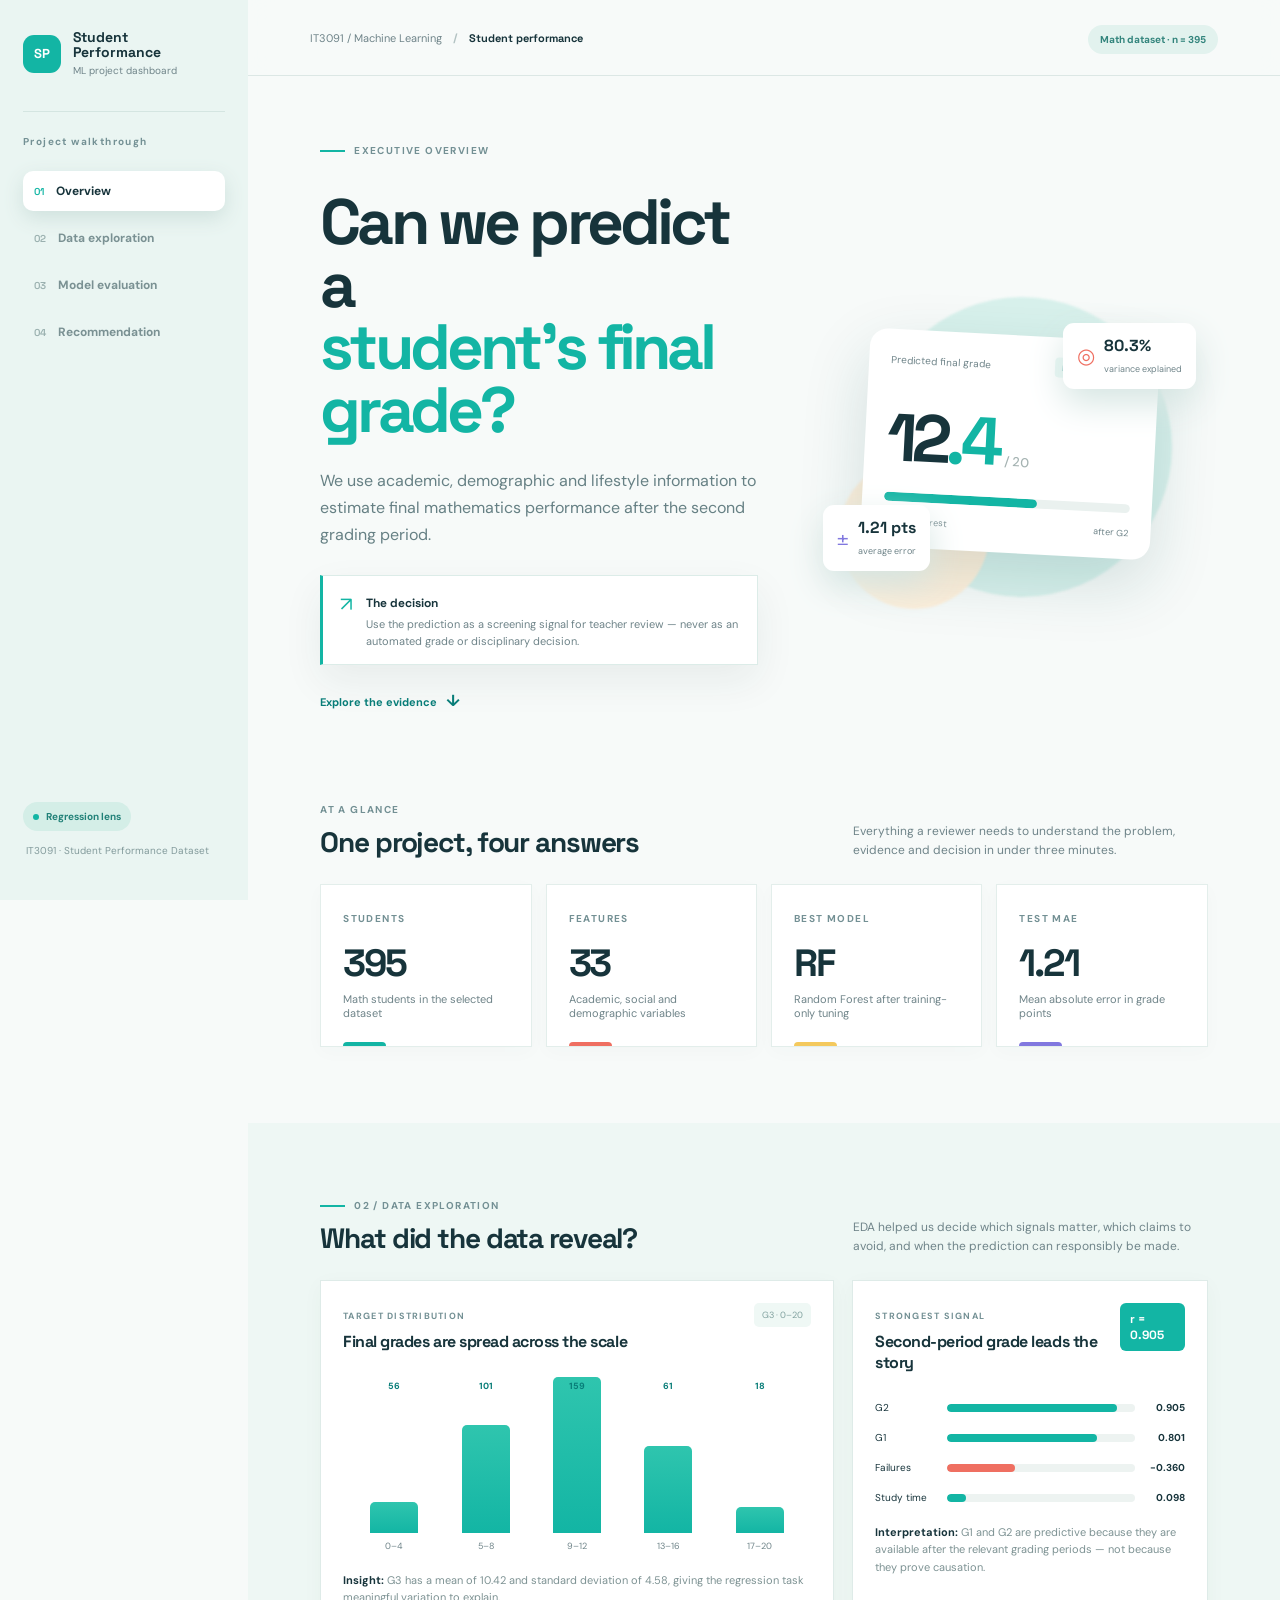
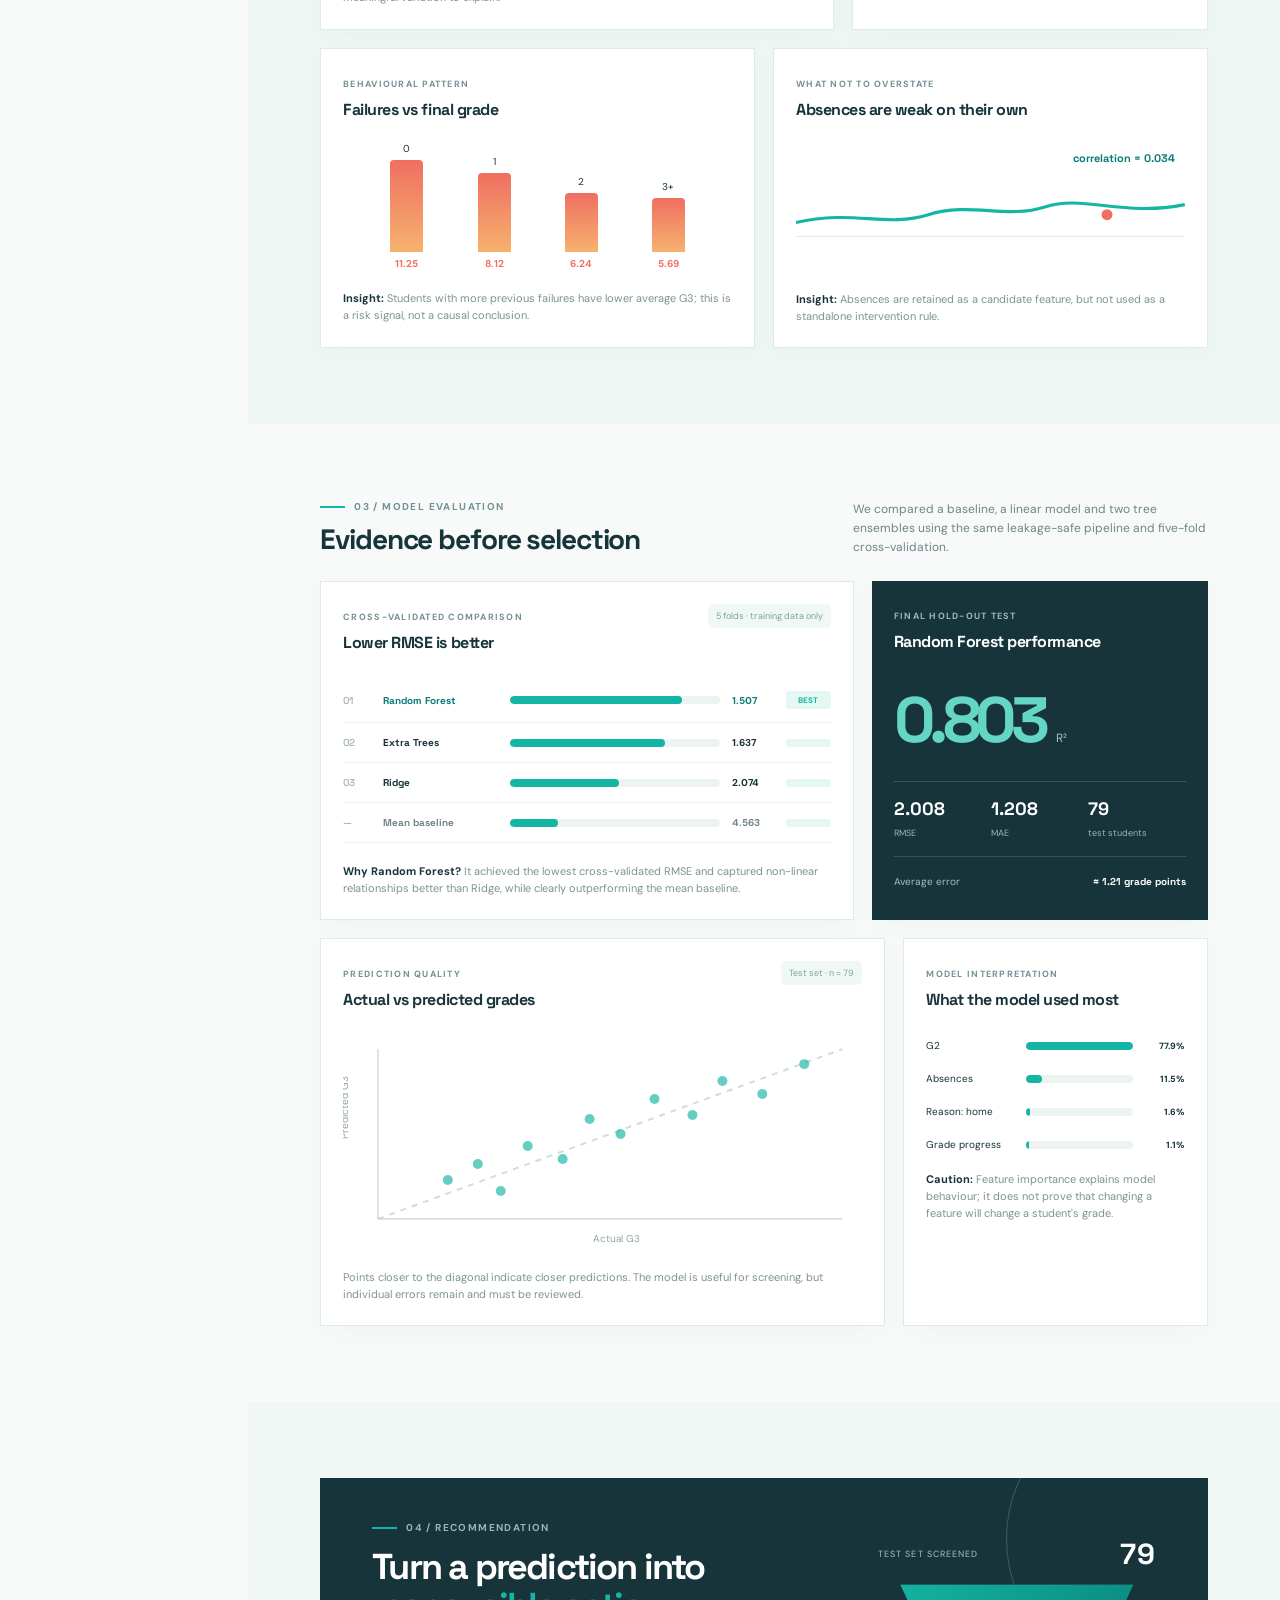
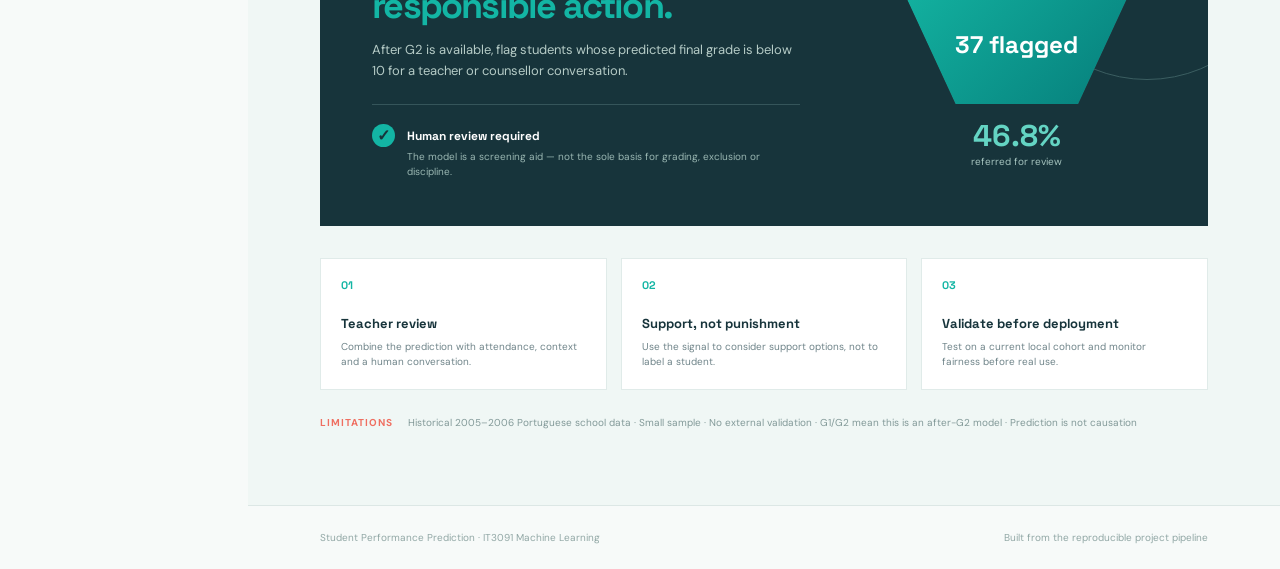
==== website/index.html @ c6c10f44 "build website for get overrall an idea" ====
<!doctype html>
<html lang="en">
<head>
  <meta charset="utf-8">
  <meta name="viewport" content="width=device-width, initial-scale=1">
  <meta name="description" content="Student Performance Prediction - IT3091 machine learning project">
  <title>Student Performance | ML Project Dashboard</title>
  <link rel="preconnect" href="https://fonts.googleapis.com">
  <link rel="preconnect" href="https://fonts.gstatic.com" crossorigin>
  <link href="https://fonts.googleapis.com/css2?family=DM+Sans:wght@400;500;600;700&family=Space+Grotesk:wght@500;600;700&display=swap" rel="stylesheet">
  <link rel="stylesheet" href="styles.css">
</head>
<body>
  <div class="app-shell">
    <aside class="sidebar">
      <a class="brand" href="#overview" aria-label="Student Performance home">
        <span class="brand-mark">SP</span>
        <span><strong>Student<br>Performance</strong><small>ML project dashboard</small></span>
      </a>
      <div class="sidebar-rule"></div>
      <p class="nav-label">Project walkthrough</p>
      <nav class="main-nav" aria-label="Main navigation">
        <a class="nav-link active" href="#overview"><span>01</span><b>Overview</b></a>
        <a class="nav-link" href="#eda"><span>02</span><b>Data exploration</b></a>
        <a class="nav-link" href="#models"><span>03</span><b>Model evaluation</b></a>
        <a class="nav-link" href="#recommendation"><span>04</span><b>Recommendation</b></a>
      </nav>
      <div class="sidebar-bottom">
        <div class="status-pill"><i></i> Regression lens</div>
        <p>IT3091 · Student Performance Dataset</p>
      </div>
    </aside>

    <main class="content">
      <header class="topbar">
        <div class="breadcrumb"><span>IT3091 / Machine Learning</span><b>/</b><strong>Student performance</strong></div>
        <div class="topbar-actions"><span class="data-badge">Math dataset · n = 395</span><button class="menu-toggle" aria-label="Open menu">☰</button></div>
      </header>

      <section id="overview" class="page-section hero-section">
        <div class="eyebrow"><span class="eyebrow-line"></span> EXECUTIVE OVERVIEW</div>
        <div class="hero-grid">
          <div class="hero-copy">
            <h1>Can we predict a<br><em>student's final grade?</em></h1>
            <p class="hero-lead">We use academic, demographic and lifestyle information to estimate final mathematics performance after the second grading period.</p>
            <div class="decision-callout">
              <span class="callout-icon">↗</span>
              <div><strong>The decision</strong><p>Use the prediction as a screening signal for teacher review — never as an automated grade or disciplinary decision.</p></div>
            </div>
            <a class="scroll-link" href="#eda">Explore the evidence <span>↓</span></a>
          </div>
          <div class="hero-visual">
            <div class="orb orb-one"></div><div class="orb orb-two"></div>
            <div class="grade-card">
              <div class="card-top"><span>Predicted final grade</span><span class="mini-status">MODEL OUTPUT</span></div>
              <div class="grade-number">12<span>.4</span><small>/ 20</small></div>
              <div class="grade-meter"><i></i></div>
              <div class="grade-card-footer"><span>Random Forest</span><span>after G2</span></div>
            </div>
            <div class="floating-stat stat-one"><span class="stat-icon">◎</span><div><strong>80.3%</strong><small>variance explained</small></div></div>
            <div class="floating-stat stat-two"><span class="stat-icon">±</span><div><strong>1.21 pts</strong><small>average error</small></div></div>
          </div>
        </div>

        <div class="section-heading">
          <div><span class="eyebrow">AT A GLANCE</span><h2>One project, four answers</h2></div>
          <p>Everything a reviewer needs to understand the problem, evidence and decision in under three minutes.</p>
        </div>
        <div class="metric-grid">
          <article class="metric-card"><span class="metric-label">STUDENTS</span><strong>395</strong><p>Math students in the selected dataset</p><span class="metric-accent accent-teal"></span></article>
          <article class="metric-card"><span class="metric-label">FEATURES</span><strong>33</strong><p>Academic, social and demographic variables</p><span class="metric-accent accent-coral"></span></article>
          <article class="metric-card"><span class="metric-label">BEST MODEL</span><strong>RF</strong><p>Random Forest after training-only tuning</p><span class="metric-accent accent-yellow"></span></article>
          <article class="metric-card"><span class="metric-label">TEST MAE</span><strong>1.21</strong><p>Mean absolute error in grade points</p><span class="metric-accent accent-purple"></span></article>
        </div>
      </section>

      <section id="eda" class="page-section tinted-section">
        <div class="section-heading section-heading-wide">
          <div><div class="eyebrow"><span class="eyebrow-line"></span> 02 / DATA EXPLORATION</div><h2>What did the data reveal?</h2></div>
          <p>EDA helped us decide which signals matter, which claims to avoid, and when the prediction can responsibly be made.</p>
        </div>
        <div class="eda-layout">
          <article class="panel chart-panel grade-distribution">
            <div class="panel-header"><div><span class="panel-kicker">TARGET DISTRIBUTION</span><h3>Final grades are spread across the scale</h3></div><span class="chart-note">G3 · 0–20</span></div>
            <div class="bar-chart" aria-label="Final grade distribution">
              <div class="bar-wrap"><i style="height:18%"></i><small>0–4</small><b>56</b></div>
              <div class="bar-wrap"><i style="height:62%"></i><small>5–8</small><b>101</b></div>
              <div class="bar-wrap"><i style="height:100%"></i><small>9–12</small><b>159</b></div>
              <div class="bar-wrap"><i style="height:50%"></i><small>13–16</small><b>61</b></div>
              <div class="bar-wrap"><i style="height:15%"></i><small>17–20</small><b>18</b></div>
            </div>
            <p class="chart-caption"><strong>Insight:</strong> G3 has a mean of 10.42 and standard deviation of 4.58, giving the regression task meaningful variation to explain.</p>
          </article>
          <article class="panel insight-panel">
            <div class="panel-header"><div><span class="panel-kicker">STRONGEST SIGNAL</span><h3>Second-period grade leads the story</h3></div><span class="signal-badge">r = 0.905</span></div>
            <div class="signal-list">
              <div><span>G2</span><div class="signal-track"><i style="width:90.5%"></i></div><b>0.905</b></div>
              <div><span>G1</span><div class="signal-track"><i style="width:80.1%"></i></div><b>0.801</b></div>
              <div><span>Failures</span><div class="signal-track negative"><i style="width:36%"></i></div><b>−0.360</b></div>
              <div><span>Study time</span><div class="signal-track"><i style="width:10%"></i></div><b>0.098</b></div>
            </div>
            <p class="chart-caption"><strong>Interpretation:</strong> G1 and G2 are predictive because they are available after the relevant grading periods — not because they prove causation.</p>
          </article>
        </div>
        <div class="eda-grid-two">
          <article class="panel compact-chart"><div class="panel-header"><div><span class="panel-kicker">BEHAVIOURAL PATTERN</span><h3>Failures vs final grade</h3></div></div><div class="dot-bars"><div><span>0</span><i style="height:84%"></i><b>11.25</b></div><div><span>1</span><i style="height:61%"></i><b>8.12</b></div><div><span>2</span><i style="height:46%"></i><b>6.24</b></div><div><span>3+</span><i style="height:42%"></i><b>5.69</b></div></div><p class="chart-caption"><strong>Insight:</strong> Students with more previous failures have lower average G3; this is a risk signal, not a causal conclusion.</p></article>
          <article class="panel compact-chart"><div class="panel-header"><div><span class="panel-kicker">WHAT NOT TO OVERSTATE</span><h3>Absences are weak on their own</h3></div></div><div class="mini-line-chart"><svg viewBox="0 0 500 125" role="img" aria-label="Weak absence relationship"><path d="M0 85 C75 68 115 92 170 75 S270 81 320 65 S420 78 500 62" fill="none" stroke="#13b5a4" stroke-width="4"/><line x1="0" y1="103" x2="500" y2="103" stroke="#dce4e5"/><circle cx="400" cy="75" r="7" fill="#ef6f61"/></svg><span class="corr-label">correlation = 0.034</span></div><p class="chart-caption"><strong>Insight:</strong> Absences are retained as a candidate feature, but not used as a standalone intervention rule.</p></article>
        </div>
      </section>

      <section id="models" class="page-section">
        <div class="section-heading section-heading-wide">
          <div><div class="eyebrow"><span class="eyebrow-line"></span> 03 / MODEL EVALUATION</div><h2>Evidence before selection</h2></div>
          <p>We compared a baseline, a linear model and two tree ensembles using the same leakage-safe pipeline and five-fold cross-validation.</p>
        </div>
        <div class="model-layout">
          <article class="panel model-table-panel"><div class="panel-header"><div><span class="panel-kicker">CROSS-VALIDATED COMPARISON</span><h3>Lower RMSE is better</h3></div><span class="cv-badge">5 folds · training data only</span></div><div class="model-rows">
            <div class="model-row best"><span class="rank">01</span><strong>Random Forest</strong><div class="model-bar"><i style="width:82%"></i></div><b>1.507</b><em>BEST</em></div>
            <div class="model-row"><span class="rank">02</span><strong>Extra Trees</strong><div class="model-bar"><i style="width:74%"></i></div><b>1.637</b><em></em></div>
            <div class="model-row"><span class="rank">03</span><strong>Ridge</strong><div class="model-bar"><i style="width:52%"></i></div><b>2.074</b><em></em></div>
            <div class="model-row baseline"><span class="rank">—</span><strong>Mean baseline</strong><div class="model-bar"><i style="width:23%"></i></div><b>4.563</b><em></em></div>
          </div><p class="chart-caption"><strong>Why Random Forest?</strong> It achieved the lowest cross-validated RMSE and captured non-linear relationships better than Ridge, while clearly outperforming the mean baseline.</p></article>
          <article class="panel score-panel"><span class="panel-kicker">FINAL HOLD-OUT TEST</span><h3>Random Forest performance</h3><div class="score-main">0.803 <small>R²</small></div><div class="score-items"><span><b>2.008</b><small>RMSE</small></span><span><b>1.208</b><small>MAE</small></span><span><b>79</b><small>test students</small></span></div><div class="confidence-line"><span>Average error</span><strong>≈ 1.21 grade points</strong></div></article>
        </div>
        <div class="evaluation-grid">
          <article class="panel predicted-panel"><div class="panel-header"><div><span class="panel-kicker">PREDICTION QUALITY</span><h3>Actual vs predicted grades</h3></div><span class="chart-note">Test set · n = 79</span></div><div class="scatter"><svg viewBox="0 0 520 220" role="img" aria-label="Actual versus predicted grades"><line x1="35" y1="190" x2="500" y2="20" stroke="#d0dcdf" stroke-width="2" stroke-dasharray="6 6"/><line x1="35" y1="190" x2="500" y2="190" stroke="#bbcacc"/><line x1="35" y1="190" x2="35" y2="20" stroke="#bbcacc"/><g fill="#13b5a4" opacity=".65"><circle cx="105" cy="151" r="5"/><circle cx="135" cy="135" r="5"/><circle cx="158" cy="162" r="5"/><circle cx="185" cy="117" r="5"/><circle cx="220" cy="130" r="5"/><circle cx="247" cy="90" r="5"/><circle cx="278" cy="105" r="5"/><circle cx="312" cy="70" r="5"/><circle cx="350" cy="86" r="5"/><circle cx="380" cy="52" r="5"/><circle cx="420" cy="65" r="5"/><circle cx="462" cy="35" r="5"/></g><text x="250" y="213">Actual G3</text><text x="5" y="110" transform="rotate(-90 5 110)">Predicted G3</text></svg></div><p class="chart-caption">Points closer to the diagonal indicate closer predictions. The model is useful for screening, but individual errors remain and must be reviewed.</p></article>
          <article class="panel feature-panel"><div class="panel-header"><div><span class="panel-kicker">MODEL INTERPRETATION</span><h3>What the model used most</h3></div></div><div class="feature-list"><div><span>G2</span><div><i style="width:100%"></i></div><b>77.9%</b></div><div><span>Absences</span><div><i style="width:15%"></i></div><b>11.5%</b></div><div><span>Reason: home</span><div><i style="width:3%"></i></div><b>1.6%</b></div><div><span>Grade progress</span><div><i style="width:2%"></i></div><b>1.1%</b></div></div><p class="chart-caption"><strong>Caution:</strong> Feature importance explains model behaviour; it does not prove that changing a feature will change a student's grade.</p></article>
        </div>
      </section>

      <section id="recommendation" class="page-section recommendation-section">
        <div class="recommendation-card">
          <div class="recommendation-copy"><div class="eyebrow"><span class="eyebrow-line"></span> 04 / RECOMMENDATION</div><h2>Turn a prediction into<br><em>responsible action.</em></h2><p>After G2 is available, flag students whose predicted final grade is below 10 for a teacher or counsellor conversation.</p><div class="recommendation-rule"><span class="rule-icon">✓</span><div><strong>Human review required</strong><p>The model is a screening aid — not the sole basis for grading, exclusion or discipline.</p></div></div></div>
          <div class="funnel"><div class="funnel-top"><span>TEST SET SCREENED</span><strong>79</strong></div><div class="funnel-shape"><div class="funnel-fill"></div><span>37 flagged</span></div><div class="funnel-bottom"><strong>46.8%</strong><span>referred for review</span></div></div>
        </div>
        <div class="next-steps"><div><span class="step-number">01</span><strong>Teacher review</strong><p>Combine the prediction with attendance, context and a human conversation.</p></div><div><span class="step-number">02</span><strong>Support, not punishment</strong><p>Use the signal to consider support options, not to label a student.</p></div><div><span class="step-number">03</span><strong>Validate before deployment</strong><p>Test on a current local cohort and monitor fairness before real use.</p></div></div>
        <div class="footnote"><span>LIMITATIONS</span> Historical 2005–2006 Portuguese school data · Small sample · No external validation · G1/G2 mean this is an after-G2 model · Prediction is not causation</div>
      </section>
      <footer><span>Student Performance Prediction · IT3091 Machine Learning</span><span>Built from the reproducible project pipeline</span></footer>
    </main>
  </div>
  <script src="app.js"></script>
</body>
</html>
---- website/styles.css ----
:root{--ink:#17343b;--muted:#6f8489;--paper:#f7faf9;--white:#fff;--teal:#13b5a4;--teal-dark:#087d78;--coral:#ef6f61;--yellow:#f4c95d;--purple:#8178df;--line:#dce7e5;--shadow:0 16px 40px rgba(23,52,59,.07)}
*{box-sizing:border-box}html{scroll-behavior:smooth}body{margin:0;background:var(--paper);color:var(--ink);font-family:"DM Sans",sans-serif}h1,h2,h3,strong{font-family:"Space Grotesk",sans-serif}h1,h2,h3,p{margin-top:0}.app-shell{display:flex;min-height:100vh}.sidebar{width:248px;position:fixed;inset:0 auto 0 0;background:#eaf5f2;padding:30px 23px;display:flex;flex-direction:column;z-index:5}.brand{display:flex;gap:12px;align-items:center;color:var(--ink);text-decoration:none}.brand-mark{width:38px;height:38px;border-radius:11px;background:var(--teal);color:white;display:grid;place-items:center;font-family:"Space Grotesk";font-weight:700;font-size:13px}.brand strong{display:block;font-size:14px;line-height:1.05}.brand small{display:block;color:var(--muted);font-size:10px;margin-top:5px}.sidebar-rule{height:1px;background:#d4e5e1;margin:34px 0 23px}.nav-label,.metric-label,.panel-kicker,.eyebrow{font-size:10px;letter-spacing:.14em;font-weight:700;color:#739094}.main-nav{display:grid;gap:7px;margin-top:13px}.nav-link{display:flex;align-items:center;gap:12px;text-decoration:none;color:#7a9193;padding:12px 11px;border-radius:10px;font-size:12px}.nav-link span{font:600 10px "Space Grotesk";color:#9ab0af}.nav-link.active,.nav-link:hover{background:var(--white);color:var(--ink);box-shadow:0 7px 20px #cfe1dd}.nav-link.active span{color:var(--teal)}.sidebar-bottom{margin-top:auto}.status-pill{display:inline-flex;gap:7px;align-items:center;background:#d4eee7;color:#218178;font-size:10px;font-weight:700;padding:8px 10px;border-radius:99px}.status-pill i{width:6px;height:6px;background:var(--teal);border-radius:50%}.sidebar-bottom p{font-size:10px;color:#829a9b;line-height:1.5;margin:12px 3px}.content{margin-left:248px;width:calc(100% - 248px)}.topbar{height:76px;padding:0 6%;display:flex;justify-content:space-between;align-items:center;border-bottom:1px solid var(--line);background:rgba(247,250,249,.9);position:sticky;top:0;z-index:4;backdrop-filter:blur(12px)}.breadcrumb{font-size:11px;color:var(--muted);display:flex;gap:11px}.breadcrumb b{color:#b2c2c2}.breadcrumb strong{color:var(--ink);font-size:11px}.data-badge{background:#e2f2ee;color:#32847c;padding:8px 12px;border-radius:99px;font-size:10px;font-weight:700}.menu-toggle{display:none;border:0;background:transparent;font-size:20px;color:var(--ink)}.page-section{padding:76px 7%;max-width:1440px;margin:auto}.hero-section{padding-top:68px}.eyebrow{display:flex;align-items:center;gap:9px}.eyebrow-line{display:inline-block;width:25px;height:2px;background:var(--teal)}.hero-grid{display:grid;grid-template-columns:1.05fr .95fr;gap:6%;align-items:center;padding:20px 0 92px}.hero-copy h1{font-size:clamp(40px,5vw,72px);line-height:.98;letter-spacing:-.06em;margin:14px 0 25px}.hero-copy h1 em,.recommendation-copy h2 em{color:var(--teal);font-style:normal}.hero-lead{max-width:510px;color:#668084;font-size:16px;line-height:1.7}.decision-callout{display:flex;gap:13px;max-width:480px;margin:27px 0 25px;padding:15px 17px;background:var(--white);border:1px solid #dcece8;border-left:3px solid var(--teal);box-shadow:var(--shadow)}.callout-icon{color:var(--teal);font-size:20px}.decision-callout strong{font-size:12px}.decision-callout p{color:var(--muted);font-size:11px;line-height:1.5;margin:4px 0 0}.scroll-link{color:var(--teal-dark);font-size:11px;font-weight:700;text-decoration:none}.scroll-link span{font-size:16px;margin-left:6px}.hero-visual{min-height:350px;position:relative;display:grid;place-items:center}.orb{position:absolute;border-radius:50%;filter:blur(1px)}.orb-one{width:300px;height:300px;background:#d8f1ec;right:9%;top:8%}.orb-two{width:150px;height:150px;background:#fff0dc;left:7%;bottom:3%}.grade-card{position:relative;width:290px;background:#fff;border-radius:18px;padding:20px 22px;box-shadow:0 24px 65px rgba(20,83,78,.16);transform:rotate(3deg);z-index:1}.card-top,.grade-card-footer{display:flex;justify-content:space-between;align-items:center;color:var(--muted);font-size:10px}.mini-status{font-size:8px;letter-spacing:.08em;color:var(--teal-dark);background:#e6f7f3;padding:5px 7px;border-radius:4px}.grade-number{font:700 67px "Space Grotesk";letter-spacing:-.08em;margin:25px 0 12px}.grade-number span{color:var(--teal)}.grade-number small{font:500 13px "DM Sans";color:#a5b3b2;letter-spacing:0;margin-left:7px}.grade-meter{height:9px;background:#eaf1ef;border-radius:10px;overflow:hidden}.grade-meter i{display:block;width:62%;height:100%;background:var(--teal);border-radius:10px}.grade-card-footer{margin-top:14px;font-size:9px}.floating-stat{position:absolute;background:white;border-radius:11px;box-shadow:0 14px 35px #d5e5e2;padding:12px 14px;display:flex;gap:9px;align-items:center;z-index:2}.floating-stat strong{display:block;font-size:16px}.floating-stat small{color:var(--muted);font-size:9px}.stat-icon{font-size:21px;color:var(--coral)}.stat-one{top:54px;right:3%}.stat-two{bottom:48px;left:3%}.stat-two .stat-icon{color:var(--purple)}.section-heading{display:flex;justify-content:space-between;align-items:end;gap:20px;margin-bottom:24px}.section-heading h2{font-size:28px;letter-spacing:-.04em;margin:8px 0 0}.section-heading>p{max-width:355px;color:var(--muted);font-size:12px;line-height:1.6;margin:0}.metric-grid{display:grid;grid-template-columns:repeat(4,1fr);gap:14px}.metric-card{position:relative;background:white;padding:21px 22px 26px;min-height:144px;border:1px solid #e3eeeb;box-shadow:0 5px 18px rgba(27,65,65,.025);overflow:hidden}.metric-card strong{display:block;font-size:38px;letter-spacing:-.06em;margin:12px 0 5px}.metric-card p{font-size:11px;color:var(--muted);margin:0}.metric-accent{position:absolute;width:43px;height:4px;bottom:0;left:22px;border-radius:4px 4px 0 0}.accent-teal{background:var(--teal)}.accent-coral{background:var(--coral)}.accent-yellow{background:var(--yellow)}.accent-purple{background:var(--purple)}.tinted-section{background:#eef7f4;max-width:none;padding-left:7%;padding-right:7%}.section-heading-wide{max-width:1180px;margin-left:auto;margin-right:auto}.eda-layout,.model-layout,.evaluation-grid,.eda-grid-two{max-width:1180px;margin:auto;display:grid;gap:18px}.eda-layout{grid-template-columns:1.3fr .9fr}.eda-grid-two{grid-template-columns:1fr 1fr;margin-top:18px}.panel{background:#fff;border:1px solid #deebe8;box-shadow:0 5px 20px rgba(28,72,70,.035);padding:22px}.panel-header{display:flex;justify-content:space-between;gap:15px;align-items:start}.panel-kicker{font-size:9px}.panel h3{font-size:16px;margin:7px 0 0;letter-spacing:-.03em}.chart-note,.cv-badge{font-size:9px;color:#80a19f;background:#eff8f5;border-radius:5px;padding:6px 8px;white-space:nowrap}.bar-chart{height:200px;display:flex;gap:17px;align-items:end;padding:25px 14px 0}.bar-wrap{height:100%;flex:1;display:flex;flex-direction:column;justify-content:end;align-items:center;position:relative}.bar-wrap i{display:block;width:100%;max-width:48px;background:linear-gradient(#2fc5ae,var(--teal));border-radius:5px 5px 0 0}.bar-wrap small{font-size:9px;color:var(--muted);margin-top:7px}.bar-wrap b{font-size:9px;position:absolute;top:3px;color:var(--teal-dark)}.chart-caption{color:#7d9293;font-size:11px;line-height:1.55;margin:20px 0 0}.chart-caption strong{color:var(--ink);font-family:"DM Sans"}.signal-badge{color:#fff;background:var(--teal);padding:8px 10px;border-radius:6px;font:700 12px "Space Grotesk"}.signal-list{margin-top:28px;display:grid;gap:17px}.signal-list>div{display:grid;grid-template-columns:62px 1fr 40px;gap:10px;align-items:center;font-size:10px}.signal-list b{font-size:10px;text-align:right}.signal-track,.model-bar,.feature-list div div{height:8px;background:#edf3f1;border-radius:10px;overflow:hidden}.signal-track i,.model-bar i,.feature-list i{display:block;height:100%;background:var(--teal);border-radius:10px}.signal-track.negative i{background:var(--coral)}.dot-bars{height:150px;display:flex;align-items:end;justify-content:space-around;padding:22px 20px 0}.dot-bars>div{height:100%;display:flex;flex-direction:column;align-items:center;justify-content:end;gap:5px}.dot-bars i{width:33px;background:linear-gradient(var(--coral),#f6b26e);border-radius:4px 4px 0 0}.dot-bars span,.dot-bars b{font-size:10px}.dot-bars b{color:var(--coral)}.mini-line-chart{position:relative;margin:24px 0 0}.mini-line-chart svg{width:100%;height:122px}.corr-label{position:absolute;right:10px;top:7px;color:var(--teal-dark);font:700 11px "Space Grotesk"}.model-layout{grid-template-columns:1.35fr .85fr}.model-rows{margin-top:25px}.model-row{display:grid;grid-template-columns:28px 115px 1fr 42px 45px;gap:12px;align-items:center;padding:13px 0;border-bottom:1px solid #edf2f1;font-size:10px}.model-row .rank{color:#a7b9b7;font:600 10px "Space Grotesk"}.model-row.best{color:var(--teal-dark)}.model-row.best .model-bar i{background:var(--teal)}.model-row.baseline{color:var(--muted)}.model-row em{font:700 8px "DM Sans";color:var(--teal);background:#e5f7f2;padding:4px 5px;border-radius:3px;text-align:center}.score-panel{background:var(--ink);color:white;border:0}.score-panel .panel-kicker{color:#9bbab6}.score-panel h3{color:white}.score-main{font:700 64px "Space Grotesk";letter-spacing:-.08em;color:#65d6c5;margin:27px 0 20px}.score-main small{font:400 12px "DM Sans";color:#a8c1bd;letter-spacing:0}.score-items{display:grid;grid-template-columns:repeat(3,1fr);border-top:1px solid #36545a;border-bottom:1px solid #36545a;padding:15px 0}.score-items b{font:700 18px "Space Grotesk";display:block}.score-items small{font-size:9px;color:#9ab6b3}.confidence-line{display:flex;justify-content:space-between;margin-top:18px;font-size:10px;color:#a6c0bc}.confidence-line strong{color:white;font-size:10px}.evaluation-grid{grid-template-columns:1.3fr .7fr;margin-top:18px}.scatter{height:220px;margin-top:19px}.scatter svg{width:100%;height:100%}.scatter text{font:10px "DM Sans";fill:#91a3a4}.feature-list{display:grid;gap:20px;margin-top:29px}.feature-list>div{display:grid;grid-template-columns:90px 1fr 42px;align-items:center;gap:10px;font-size:10px}.feature-list b{font-size:9px;text-align:right}.feature-list i{background:var(--teal)}.recommendation-section{background:#f0f7f5;max-width:none}.recommendation-card{max-width:1180px;margin:auto;background:var(--ink);color:#fff;padding:43px 52px;display:grid;grid-template-columns:1fr .65fr;gap:10%;align-items:center;overflow:hidden;position:relative}.recommendation-card:after{content:"";position:absolute;width:280px;height:280px;border:1px solid #3b5e61;border-radius:50%;right:-80px;top:-80px}.recommendation-copy h2{font-size:36px;line-height:1.06;letter-spacing:-.05em;margin:14px 0}.recommendation-copy>p{max-width:480px;color:#b5cbc6;font-size:13px;line-height:1.65}.recommendation-copy .eyebrow{color:#93b8b1}.recommendation-rule{display:flex;gap:12px;align-items:start;border-top:1px solid #35555a;margin-top:22px;padding-top:19px}.rule-icon{width:23px;height:23px;border-radius:50%;display:grid;place-items:center;background:var(--teal);color:var(--ink);font-weight:bold}.recommendation-rule strong{font-size:12px}.recommendation-rule p{font-size:10px;color:#9ab7b2;line-height:1.5;margin:4px 0}.funnel{position:relative;z-index:1}.funnel-top{display:flex;justify-content:space-between;align-items:center;color:#a6c4bf;font-size:9px;letter-spacing:.12em}.funnel-top strong{font-size:29px;color:white}.funnel-shape{height:120px;background:#2d5055;clip-path:polygon(8% 0,92% 0,72% 100%,28% 100%);display:grid;place-items:center;margin:12px 0;position:relative}.funnel-fill{position:absolute;inset:0 0 0 0;background:linear-gradient(135deg,#14b6a3,#057a78);clip-path:polygon(8% 0,92% 0,72% 100%,28% 100%)}.funnel-shape span{z-index:1;font:700 24px "Space Grotesk";color:#fff}.funnel-bottom{text-align:center}.funnel-bottom strong{font-size:30px;color:#64d4c3}.funnel-bottom span{display:block;color:#a6c4bf;font-size:10px}.next-steps{max-width:1180px;margin:32px auto 0;display:grid;grid-template-columns:repeat(3,1fr);gap:14px}.next-steps>div{background:#fff;padding:19px 20px;border:1px solid #e0ebe9}.step-number{color:var(--teal);font:700 11px "Space Grotesk";display:block;margin-bottom:20px}.next-steps strong{font-size:13px}.next-steps p{font-size:10px;color:var(--muted);line-height:1.55;margin:6px 0 0}.footnote{max-width:1180px;margin:26px auto 0;color:#829998;font-size:10px}.footnote span{color:var(--coral);font-weight:700;letter-spacing:.1em;margin-right:12px}footer{max-width:1180px;margin:auto;padding:25px 7%;display:flex;justify-content:space-between;color:#91a7a5;font-size:10px;border-top:1px solid var(--line)}
@media(max-width:960px){.sidebar{width:210px}.content{margin-left:210px;width:calc(100% - 210px)}.metric-grid{grid-template-columns:repeat(2,1fr)}.hero-grid{grid-template-columns:1fr}.hero-visual{min-height:300px}.eda-layout,.model-layout,.evaluation-grid{grid-template-columns:1fr}.recommendation-card{grid-template-columns:1fr;padding:35px 28px}.funnel{max-width:330px}.topbar{padding:0 4%}.page-section,.tinted-section{padding-left:5%;padding-right:5%}}
@media(max-width:650px){.sidebar{width:100%;height:auto;position:fixed;bottom:auto;padding:15px 18px}.brand small,.sidebar-rule,.nav-label,.sidebar-bottom{display:none}.main-nav{display:none}.sidebar.open .main-nav{display:grid;position:absolute;top:65px;left:0;right:0;background:#eaf5f2;padding:10px 18px 17px;box-shadow:0 10px 20px #cde0dc}.content{margin-left:0;width:100%;padding-top:68px}.topbar{top:68px;height:50px}.breadcrumb span,.breadcrumb b{display:none}.data-badge{font-size:9px}.menu-toggle{display:block}.hero-section{padding-top:54px}.hero-copy h1{font-size:45px}.metric-grid,.eda-grid-two,.next-steps{grid-template-columns:1fr}.hero-visual{transform:scale(.9);margin:-10px 0}.section-heading{display:block}.section-heading>p{margin-top:15px}.bar-chart{gap:7px}.model-row{grid-template-columns:22px 90px 1fr 38px 38px;gap:6px}.model-row strong{font-size:9px}.recommendation-card{padding:30px 20px}.recommendation-copy h2{font-size:30px}footer{display:block;line-height:2}.footnote{line-height:1.7}}
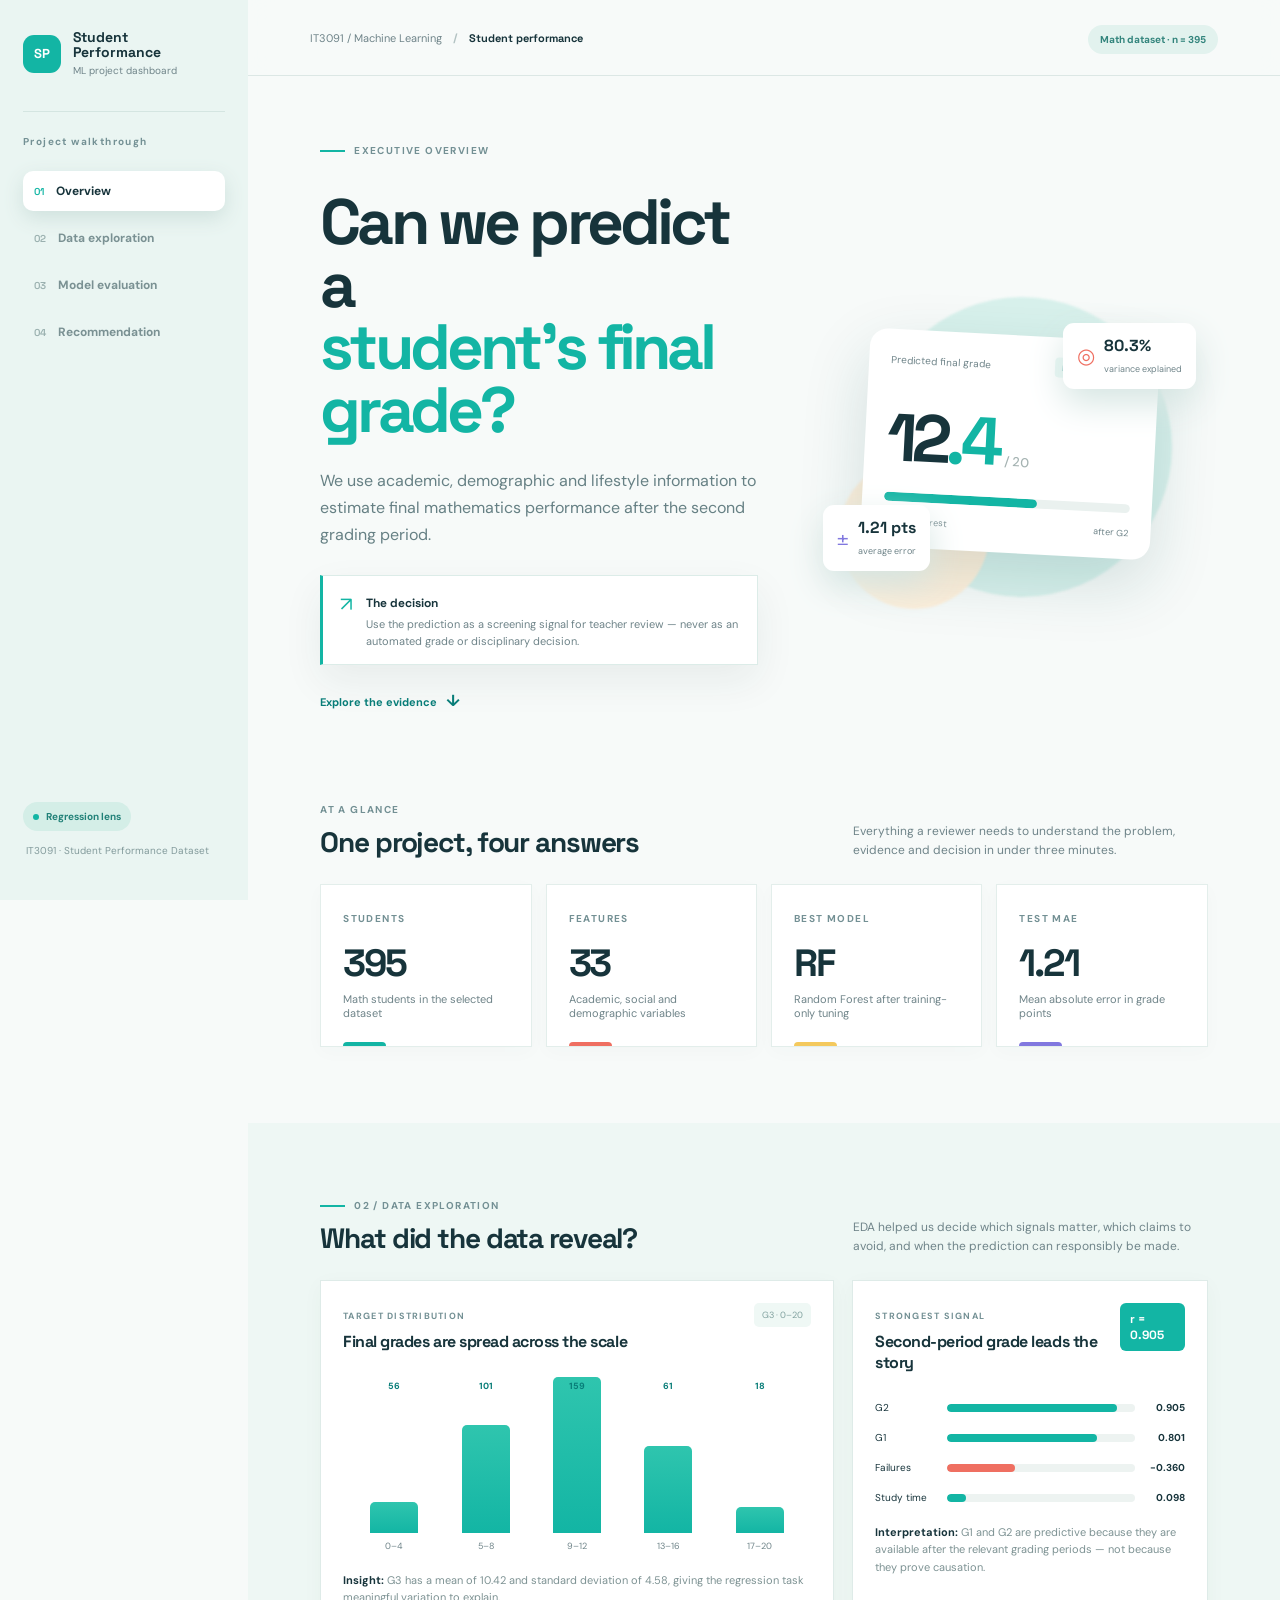
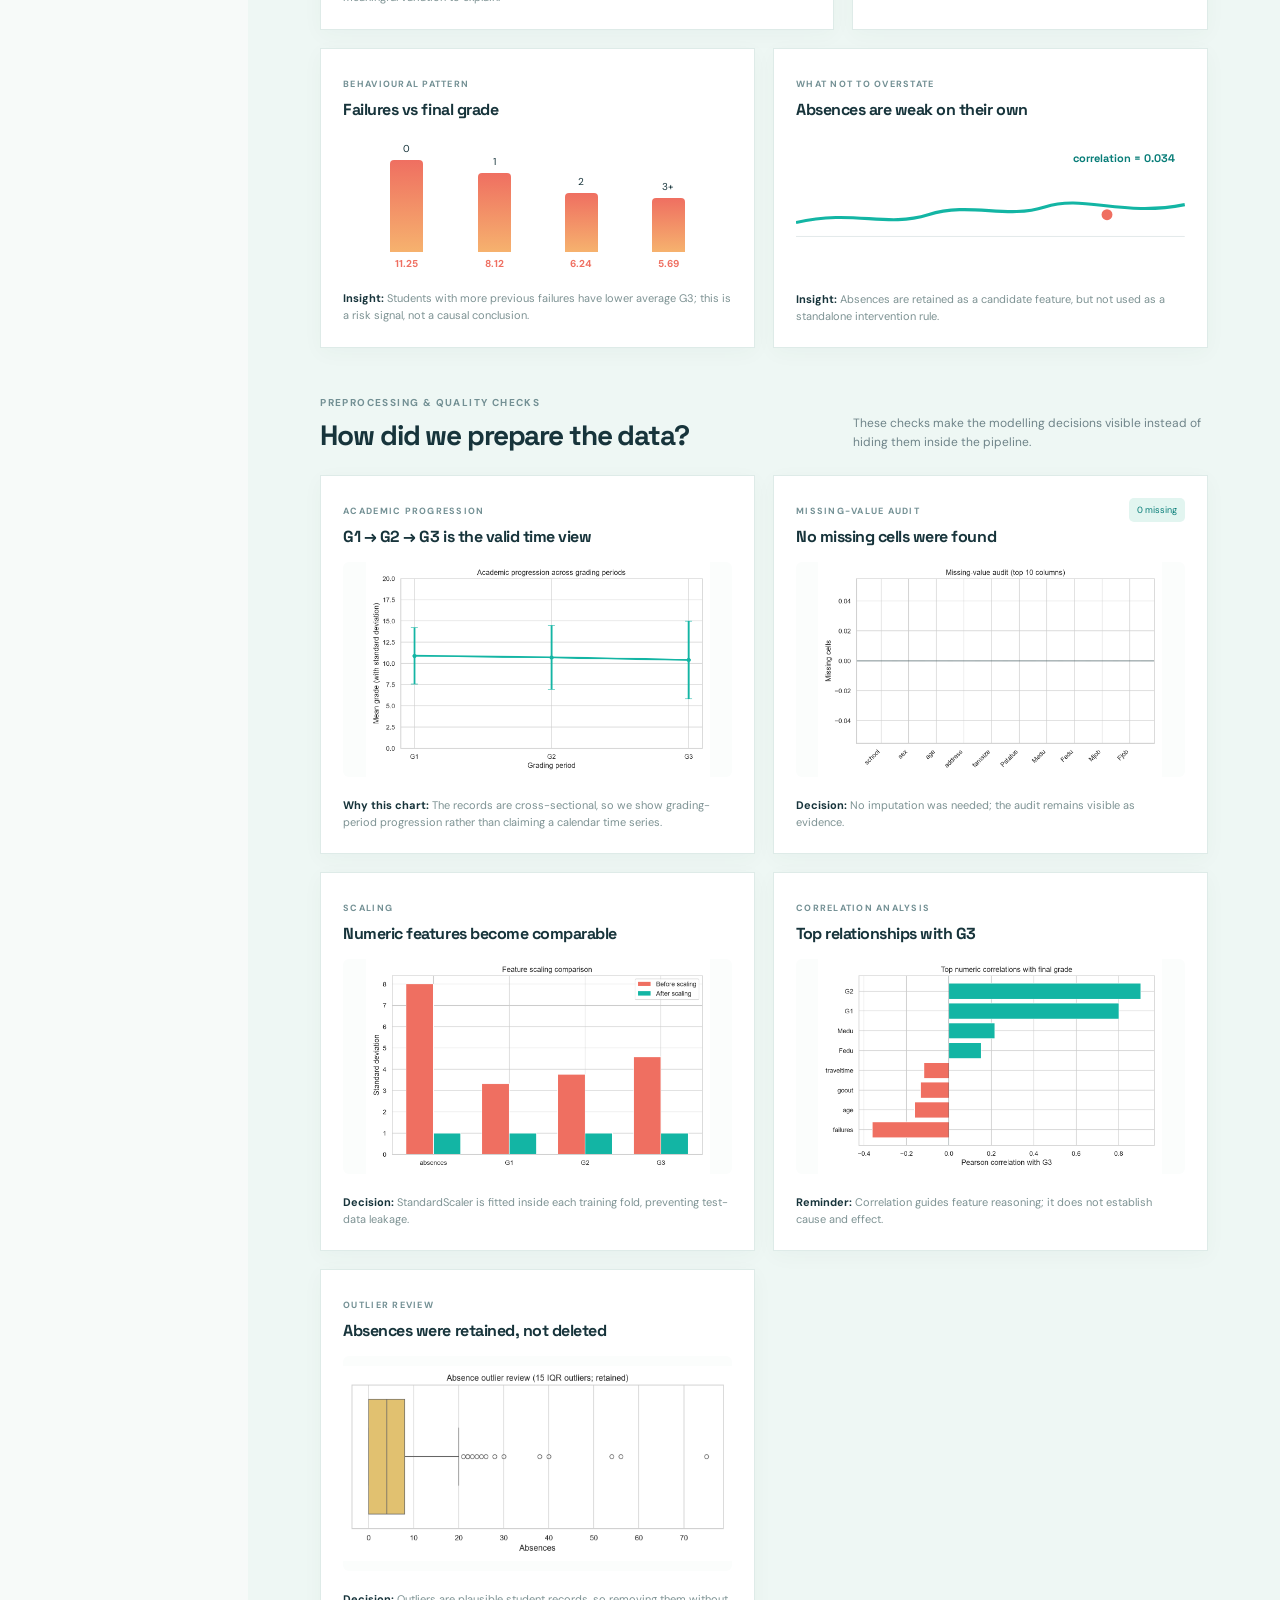
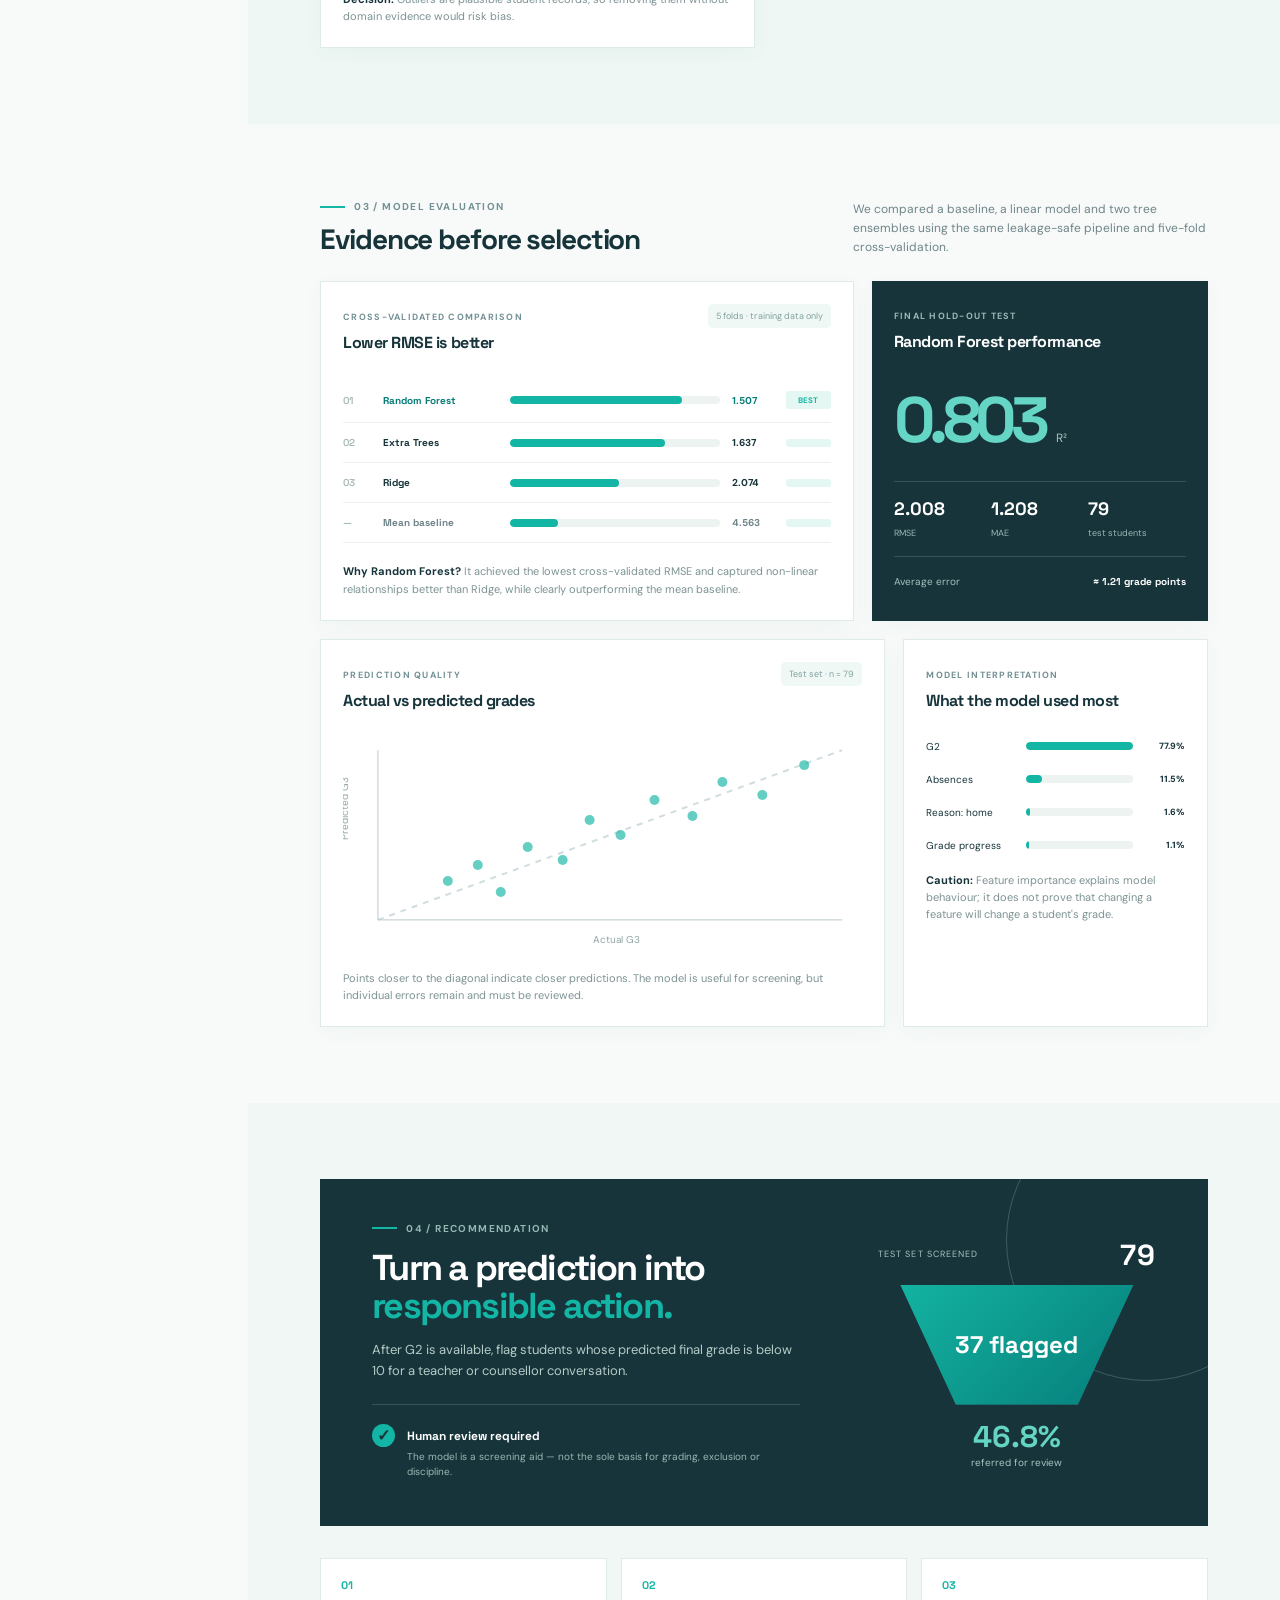
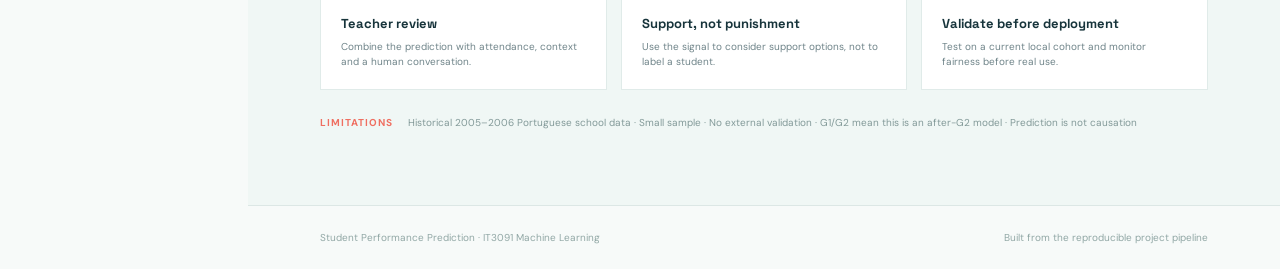
==== commit 688f00b0: "added more visualizations" ====
--- a/website/index.html
+++ b/website/index.html
@@ -106,6 +106,14 @@
           <article class="panel compact-chart"><div class="panel-header"><div><span class="panel-kicker">BEHAVIOURAL PATTERN</span><h3>Failures vs final grade</h3></div></div><div class="dot-bars"><div><span>0</span><i style="height:84%"></i><b>11.25</b></div><div><span>1</span><i style="height:61%"></i><b>8.12</b></div><div><span>2</span><i style="height:46%"></i><b>6.24</b></div><div><span>3+</span><i style="height:42%"></i><b>5.69</b></div></div><p class="chart-caption"><strong>Insight:</strong> Students with more previous failures have lower average G3; this is a risk signal, not a causal conclusion.</p></article>
           <article class="panel compact-chart"><div class="panel-header"><div><span class="panel-kicker">WHAT NOT TO OVERSTATE</span><h3>Absences are weak on their own</h3></div></div><div class="mini-line-chart"><svg viewBox="0 0 500 125" role="img" aria-label="Weak absence relationship"><path d="M0 85 C75 68 115 92 170 75 S270 81 320 65 S420 78 500 62" fill="none" stroke="#13b5a4" stroke-width="4"/><line x1="0" y1="103" x2="500" y2="103" stroke="#dce4e5"/><circle cx="400" cy="75" r="7" fill="#ef6f61"/></svg><span class="corr-label">correlation = 0.034</span></div><p class="chart-caption"><strong>Insight:</strong> Absences are retained as a candidate feature, but not used as a standalone intervention rule.</p></article>
         </div>
+        <div class="section-heading extra-heading"><div><span class="eyebrow">PREPROCESSING &amp; QUALITY CHECKS</span><h2>How did we prepare the data?</h2></div><p>These checks make the modelling decisions visible instead of hiding them inside the pipeline.</p></div>
+        <div class="visual-grid">
+          <article class="panel visual-card"><div class="panel-header"><div><span class="panel-kicker">ACADEMIC PROGRESSION</span><h3>G1 → G2 → G3 is the valid time view</h3></div></div><img src="../student-performance-regression/EDA/outputs/academic_progression.png" alt="Academic progression from G1 to G3"><p class="chart-caption"><strong>Why this chart:</strong> The records are cross-sectional, so we show grading-period progression rather than claiming a calendar time series.</p></article>
+          <article class="panel visual-card"><div class="panel-header"><div><span class="panel-kicker">MISSING-VALUE AUDIT</span><h3>No missing cells were found</h3></div><span class="audit-badge">0 missing</span></div><img src="../student-performance-regression/EDA/outputs/missing_values_analysis.png" alt="Missing value audit showing zero missing cells"><p class="chart-caption"><strong>Decision:</strong> No imputation was needed; the audit remains visible as evidence.</p></article>
+          <article class="panel visual-card"><div class="panel-header"><div><span class="panel-kicker">SCALING</span><h3>Numeric features become comparable</h3></div></div><img src="../student-performance-regression/EDA/outputs/feature_scaling_comparison.png" alt="Before and after feature scaling comparison"><p class="chart-caption"><strong>Decision:</strong> StandardScaler is fitted inside each training fold, preventing test-data leakage.</p></article>
+          <article class="panel visual-card"><div class="panel-header"><div><span class="panel-kicker">CORRELATION ANALYSIS</span><h3>Top relationships with G3</h3></div></div><img src="../student-performance-regression/EDA/outputs/top_correlations.png" alt="Top numeric correlations with final grade"><p class="chart-caption"><strong>Reminder:</strong> Correlation guides feature reasoning; it does not establish cause and effect.</p></article>
+          <article class="panel visual-card"><div class="panel-header"><div><span class="panel-kicker">OUTLIER REVIEW</span><h3>Absences were retained, not deleted</h3></div></div><img src="../student-performance-regression/EDA/outputs/absences_outlier_analysis.png" alt="Absences outlier analysis"><p class="chart-caption"><strong>Decision:</strong> Outliers are plausible student records, so removing them without domain evidence would risk bias.</p></article>
+        </div>
       </section>
 
       <section id="models" class="page-section">
--- a/website/styles.css
+++ b/website/styles.css
@@ -1,4 +1,5 @@
 :root{--ink:#17343b;--muted:#6f8489;--paper:#f7faf9;--white:#fff;--teal:#13b5a4;--teal-dark:#087d78;--coral:#ef6f61;--yellow:#f4c95d;--purple:#8178df;--line:#dce7e5;--shadow:0 16px 40px rgba(23,52,59,.07)}
 *{box-sizing:border-box}html{scroll-behavior:smooth}body{margin:0;background:var(--paper);color:var(--ink);font-family:"DM Sans",sans-serif}h1,h2,h3,strong{font-family:"Space Grotesk",sans-serif}h1,h2,h3,p{margin-top:0}.app-shell{display:flex;min-height:100vh}.sidebar{width:248px;position:fixed;inset:0 auto 0 0;background:#eaf5f2;padding:30px 23px;display:flex;flex-direction:column;z-index:5}.brand{display:flex;gap:12px;align-items:center;color:var(--ink);text-decoration:none}.brand-mark{width:38px;height:38px;border-radius:11px;background:var(--teal);color:white;display:grid;place-items:center;font-family:"Space Grotesk";font-weight:700;font-size:13px}.brand strong{display:block;font-size:14px;line-height:1.05}.brand small{display:block;color:var(--muted);font-size:10px;margin-top:5px}.sidebar-rule{height:1px;background:#d4e5e1;margin:34px 0 23px}.nav-label,.metric-label,.panel-kicker,.eyebrow{font-size:10px;letter-spacing:.14em;font-weight:700;color:#739094}.main-nav{display:grid;gap:7px;margin-top:13px}.nav-link{display:flex;align-items:center;gap:12px;text-decoration:none;color:#7a9193;padding:12px 11px;border-radius:10px;font-size:12px}.nav-link span{font:600 10px "Space Grotesk";color:#9ab0af}.nav-link.active,.nav-link:hover{background:var(--white);color:var(--ink);box-shadow:0 7px 20px #cfe1dd}.nav-link.active span{color:var(--teal)}.sidebar-bottom{margin-top:auto}.status-pill{display:inline-flex;gap:7px;align-items:center;background:#d4eee7;color:#218178;font-size:10px;font-weight:700;padding:8px 10px;border-radius:99px}.status-pill i{width:6px;height:6px;background:var(--teal);border-radius:50%}.sidebar-bottom p{font-size:10px;color:#829a9b;line-height:1.5;margin:12px 3px}.content{margin-left:248px;width:calc(100% - 248px)}.topbar{height:76px;padding:0 6%;display:flex;justify-content:space-between;align-items:center;border-bottom:1px solid var(--line);background:rgba(247,250,249,.9);position:sticky;top:0;z-index:4;backdrop-filter:blur(12px)}.breadcrumb{font-size:11px;color:var(--muted);display:flex;gap:11px}.breadcrumb b{color:#b2c2c2}.breadcrumb strong{color:var(--ink);font-size:11px}.data-badge{background:#e2f2ee;color:#32847c;padding:8px 12px;border-radius:99px;font-size:10px;font-weight:700}.menu-toggle{display:none;border:0;background:transparent;font-size:20px;color:var(--ink)}.page-section{padding:76px 7%;max-width:1440px;margin:auto}.hero-section{padding-top:68px}.eyebrow{display:flex;align-items:center;gap:9px}.eyebrow-line{display:inline-block;width:25px;height:2px;background:var(--teal)}.hero-grid{display:grid;grid-template-columns:1.05fr .95fr;gap:6%;align-items:center;padding:20px 0 92px}.hero-copy h1{font-size:clamp(40px,5vw,72px);line-height:.98;letter-spacing:-.06em;margin:14px 0 25px}.hero-copy h1 em,.recommendation-copy h2 em{color:var(--teal);font-style:normal}.hero-lead{max-width:510px;color:#668084;font-size:16px;line-height:1.7}.decision-callout{display:flex;gap:13px;max-width:480px;margin:27px 0 25px;padding:15px 17px;background:var(--white);border:1px solid #dcece8;border-left:3px solid var(--teal);box-shadow:var(--shadow)}.callout-icon{color:var(--teal);font-size:20px}.decision-callout strong{font-size:12px}.decision-callout p{color:var(--muted);font-size:11px;line-height:1.5;margin:4px 0 0}.scroll-link{color:var(--teal-dark);font-size:11px;font-weight:700;text-decoration:none}.scroll-link span{font-size:16px;margin-left:6px}.hero-visual{min-height:350px;position:relative;display:grid;place-items:center}.orb{position:absolute;border-radius:50%;filter:blur(1px)}.orb-one{width:300px;height:300px;background:#d8f1ec;right:9%;top:8%}.orb-two{width:150px;height:150px;background:#fff0dc;left:7%;bottom:3%}.grade-card{position:relative;width:290px;background:#fff;border-radius:18px;padding:20px 22px;box-shadow:0 24px 65px rgba(20,83,78,.16);transform:rotate(3deg);z-index:1}.card-top,.grade-card-footer{display:flex;justify-content:space-between;align-items:center;color:var(--muted);font-size:10px}.mini-status{font-size:8px;letter-spacing:.08em;color:var(--teal-dark);background:#e6f7f3;padding:5px 7px;border-radius:4px}.grade-number{font:700 67px "Space Grotesk";letter-spacing:-.08em;margin:25px 0 12px}.grade-number span{color:var(--teal)}.grade-number small{font:500 13px "DM Sans";color:#a5b3b2;letter-spacing:0;margin-left:7px}.grade-meter{height:9px;background:#eaf1ef;border-radius:10px;overflow:hidden}.grade-meter i{display:block;width:62%;height:100%;background:var(--teal);border-radius:10px}.grade-card-footer{margin-top:14px;font-size:9px}.floating-stat{position:absolute;background:white;border-radius:11px;box-shadow:0 14px 35px #d5e5e2;padding:12px 14px;display:flex;gap:9px;align-items:center;z-index:2}.floating-stat strong{display:block;font-size:16px}.floating-stat small{color:var(--muted);font-size:9px}.stat-icon{font-size:21px;color:var(--coral)}.stat-one{top:54px;right:3%}.stat-two{bottom:48px;left:3%}.stat-two .stat-icon{color:var(--purple)}.section-heading{display:flex;justify-content:space-between;align-items:end;gap:20px;margin-bottom:24px}.section-heading h2{font-size:28px;letter-spacing:-.04em;margin:8px 0 0}.section-heading>p{max-width:355px;color:var(--muted);font-size:12px;line-height:1.6;margin:0}.metric-grid{display:grid;grid-template-columns:repeat(4,1fr);gap:14px}.metric-card{position:relative;background:white;padding:21px 22px 26px;min-height:144px;border:1px solid #e3eeeb;box-shadow:0 5px 18px rgba(27,65,65,.025);overflow:hidden}.metric-card strong{display:block;font-size:38px;letter-spacing:-.06em;margin:12px 0 5px}.metric-card p{font-size:11px;color:var(--muted);margin:0}.metric-accent{position:absolute;width:43px;height:4px;bottom:0;left:22px;border-radius:4px 4px 0 0}.accent-teal{background:var(--teal)}.accent-coral{background:var(--coral)}.accent-yellow{background:var(--yellow)}.accent-purple{background:var(--purple)}.tinted-section{background:#eef7f4;max-width:none;padding-left:7%;padding-right:7%}.section-heading-wide{max-width:1180px;margin-left:auto;margin-right:auto}.eda-layout,.model-layout,.evaluation-grid,.eda-grid-two{max-width:1180px;margin:auto;display:grid;gap:18px}.eda-layout{grid-template-columns:1.3fr .9fr}.eda-grid-two{grid-template-columns:1fr 1fr;margin-top:18px}.panel{background:#fff;border:1px solid #deebe8;box-shadow:0 5px 20px rgba(28,72,70,.035);padding:22px}.panel-header{display:flex;justify-content:space-between;gap:15px;align-items:start}.panel-kicker{font-size:9px}.panel h3{font-size:16px;margin:7px 0 0;letter-spacing:-.03em}.chart-note,.cv-badge{font-size:9px;color:#80a19f;background:#eff8f5;border-radius:5px;padding:6px 8px;white-space:nowrap}.bar-chart{height:200px;display:flex;gap:17px;align-items:end;padding:25px 14px 0}.bar-wrap{height:100%;flex:1;display:flex;flex-direction:column;justify-content:end;align-items:center;position:relative}.bar-wrap i{display:block;width:100%;max-width:48px;background:linear-gradient(#2fc5ae,var(--teal));border-radius:5px 5px 0 0}.bar-wrap small{font-size:9px;color:var(--muted);margin-top:7px}.bar-wrap b{font-size:9px;position:absolute;top:3px;color:var(--teal-dark)}.chart-caption{color:#7d9293;font-size:11px;line-height:1.55;margin:20px 0 0}.chart-caption strong{color:var(--ink);font-family:"DM Sans"}.signal-badge{color:#fff;background:var(--teal);padding:8px 10px;border-radius:6px;font:700 12px "Space Grotesk"}.signal-list{margin-top:28px;display:grid;gap:17px}.signal-list>div{display:grid;grid-template-columns:62px 1fr 40px;gap:10px;align-items:center;font-size:10px}.signal-list b{font-size:10px;text-align:right}.signal-track,.model-bar,.feature-list div div{height:8px;background:#edf3f1;border-radius:10px;overflow:hidden}.signal-track i,.model-bar i,.feature-list i{display:block;height:100%;background:var(--teal);border-radius:10px}.signal-track.negative i{background:var(--coral)}.dot-bars{height:150px;display:flex;align-items:end;justify-content:space-around;padding:22px 20px 0}.dot-bars>div{height:100%;display:flex;flex-direction:column;align-items:center;justify-content:end;gap:5px}.dot-bars i{width:33px;background:linear-gradient(var(--coral),#f6b26e);border-radius:4px 4px 0 0}.dot-bars span,.dot-bars b{font-size:10px}.dot-bars b{color:var(--coral)}.mini-line-chart{position:relative;margin:24px 0 0}.mini-line-chart svg{width:100%;height:122px}.corr-label{position:absolute;right:10px;top:7px;color:var(--teal-dark);font:700 11px "Space Grotesk"}.model-layout{grid-template-columns:1.35fr .85fr}.model-rows{margin-top:25px}.model-row{display:grid;grid-template-columns:28px 115px 1fr 42px 45px;gap:12px;align-items:center;padding:13px 0;border-bottom:1px solid #edf2f1;font-size:10px}.model-row .rank{color:#a7b9b7;font:600 10px "Space Grotesk"}.model-row.best{color:var(--teal-dark)}.model-row.best .model-bar i{background:var(--teal)}.model-row.baseline{color:var(--muted)}.model-row em{font:700 8px "DM Sans";color:var(--teal);background:#e5f7f2;padding:4px 5px;border-radius:3px;text-align:center}.score-panel{background:var(--ink);color:white;border:0}.score-panel .panel-kicker{color:#9bbab6}.score-panel h3{color:white}.score-main{font:700 64px "Space Grotesk";letter-spacing:-.08em;color:#65d6c5;margin:27px 0 20px}.score-main small{font:400 12px "DM Sans";color:#a8c1bd;letter-spacing:0}.score-items{display:grid;grid-template-columns:repeat(3,1fr);border-top:1px solid #36545a;border-bottom:1px solid #36545a;padding:15px 0}.score-items b{font:700 18px "Space Grotesk";display:block}.score-items small{font-size:9px;color:#9ab6b3}.confidence-line{display:flex;justify-content:space-between;margin-top:18px;font-size:10px;color:#a6c0bc}.confidence-line strong{color:white;font-size:10px}.evaluation-grid{grid-template-columns:1.3fr .7fr;margin-top:18px}.scatter{height:220px;margin-top:19px}.scatter svg{width:100%;height:100%}.scatter text{font:10px "DM Sans";fill:#91a3a4}.feature-list{display:grid;gap:20px;margin-top:29px}.feature-list>div{display:grid;grid-template-columns:90px 1fr 42px;align-items:center;gap:10px;font-size:10px}.feature-list b{font-size:9px;text-align:right}.feature-list i{background:var(--teal)}.recommendation-section{background:#f0f7f5;max-width:none}.recommendation-card{max-width:1180px;margin:auto;background:var(--ink);color:#fff;padding:43px 52px;display:grid;grid-template-columns:1fr .65fr;gap:10%;align-items:center;overflow:hidden;position:relative}.recommendation-card:after{content:"";position:absolute;width:280px;height:280px;border:1px solid #3b5e61;border-radius:50%;right:-80px;top:-80px}.recommendation-copy h2{font-size:36px;line-height:1.06;letter-spacing:-.05em;margin:14px 0}.recommendation-copy>p{max-width:480px;color:#b5cbc6;font-size:13px;line-height:1.65}.recommendation-copy .eyebrow{color:#93b8b1}.recommendation-rule{display:flex;gap:12px;align-items:start;border-top:1px solid #35555a;margin-top:22px;padding-top:19px}.rule-icon{width:23px;height:23px;border-radius:50%;display:grid;place-items:center;background:var(--teal);color:var(--ink);font-weight:bold}.recommendation-rule strong{font-size:12px}.recommendation-rule p{font-size:10px;color:#9ab7b2;line-height:1.5;margin:4px 0}.funnel{position:relative;z-index:1}.funnel-top{display:flex;justify-content:space-between;align-items:center;color:#a6c4bf;font-size:9px;letter-spacing:.12em}.funnel-top strong{font-size:29px;color:white}.funnel-shape{height:120px;background:#2d5055;clip-path:polygon(8% 0,92% 0,72% 100%,28% 100%);display:grid;place-items:center;margin:12px 0;position:relative}.funnel-fill{position:absolute;inset:0 0 0 0;background:linear-gradient(135deg,#14b6a3,#057a78);clip-path:polygon(8% 0,92% 0,72% 100%,28% 100%)}.funnel-shape span{z-index:1;font:700 24px "Space Grotesk";color:#fff}.funnel-bottom{text-align:center}.funnel-bottom strong{font-size:30px;color:#64d4c3}.funnel-bottom span{display:block;color:#a6c4bf;font-size:10px}.next-steps{max-width:1180px;margin:32px auto 0;display:grid;grid-template-columns:repeat(3,1fr);gap:14px}.next-steps>div{background:#fff;padding:19px 20px;border:1px solid #e0ebe9}.step-number{color:var(--teal);font:700 11px "Space Grotesk";display:block;margin-bottom:20px}.next-steps strong{font-size:13px}.next-steps p{font-size:10px;color:var(--muted);line-height:1.55;margin:6px 0 0}.footnote{max-width:1180px;margin:26px auto 0;color:#829998;font-size:10px}.footnote span{color:var(--coral);font-weight:700;letter-spacing:.1em;margin-right:12px}footer{max-width:1180px;margin:auto;padding:25px 7%;display:flex;justify-content:space-between;color:#91a7a5;font-size:10px;border-top:1px solid var(--line)}
 @media(max-width:960px){.sidebar{width:210px}.content{margin-left:210px;width:calc(100% - 210px)}.metric-grid{grid-template-columns:repeat(2,1fr)}.hero-grid{grid-template-columns:1fr}.hero-visual{min-height:300px}.eda-layout,.model-layout,.evaluation-grid{grid-template-columns:1fr}.recommendation-card{grid-template-columns:1fr;padding:35px 28px}.funnel{max-width:330px}.topbar{padding:0 4%}.page-section,.tinted-section{padding-left:5%;padding-right:5%}}
-@media(max-width:650px){.sidebar{width:100%;height:auto;position:fixed;bottom:auto;padding:15px 18px}.brand small,.sidebar-rule,.nav-label,.sidebar-bottom{display:none}.main-nav{display:none}.sidebar.open .main-nav{display:grid;position:absolute;top:65px;left:0;right:0;background:#eaf5f2;padding:10px 18px 17px;box-shadow:0 10px 20px #cde0dc}.content{margin-left:0;width:100%;padding-top:68px}.topbar{top:68px;height:50px}.breadcrumb span,.breadcrumb b{display:none}.data-badge{font-size:9px}.menu-toggle{display:block}.hero-section{padding-top:54px}.hero-copy h1{font-size:45px}.metric-grid,.eda-grid-two,.next-steps{grid-template-columns:1fr}.hero-visual{transform:scale(.9);margin:-10px 0}.section-heading{display:block}.section-heading>p{margin-top:15px}.bar-chart{gap:7px}.model-row{grid-template-columns:22px 90px 1fr 38px 38px;gap:6px}.model-row strong{font-size:9px}.recommendation-card{padding:30px 20px}.recommendation-copy h2{font-size:30px}footer{display:block;line-height:2}.footnote{line-height:1.7}}
+.extra-heading{max-width:1180px;margin:48px auto 22px}.visual-grid{max-width:1180px;margin:auto;display:grid;grid-template-columns:repeat(2,1fr);gap:18px}.visual-card img{display:block;width:100%;height:215px;object-fit:contain;margin-top:15px;background:#fbfdfc;border-radius:6px}.audit-badge{font-size:9px;color:#087d78;background:#e2f5f0;padding:6px 8px;border-radius:5px;white-space:nowrap}
+@media(max-width:650px){.sidebar{width:100%;height:auto;position:fixed;bottom:auto;padding:15px 18px}.brand small,.sidebar-rule,.nav-label,.sidebar-bottom{display:none}.main-nav{display:none}.sidebar.open .main-nav{display:grid;position:absolute;top:65px;left:0;right:0;background:#eaf5f2;padding:10px 18px 17px;box-shadow:0 10px 20px #cde0dc}.content{margin-left:0;width:100%;padding-top:68px}.topbar{top:68px;height:50px}.breadcrumb span,.breadcrumb b{display:none}.data-badge{font-size:9px}.menu-toggle{display:block}.hero-section{padding-top:54px}.hero-copy h1{font-size:45px}.metric-grid,.eda-grid-two,.next-steps,.visual-grid{grid-template-columns:1fr}.hero-visual{transform:scale(.9);margin:-10px 0}.section-heading{display:block}.section-heading>p{margin-top:15px}.bar-chart{gap:7px}.model-row{grid-template-columns:22px 90px 1fr 38px 38px;gap:6px}.model-row strong{font-size:9px}.recommendation-card{padding:30px 20px}.recommendation-copy h2{font-size:30px}footer{display:block;line-height:2}.footnote{line-height:1.7}.visual-card img{height:190px}}
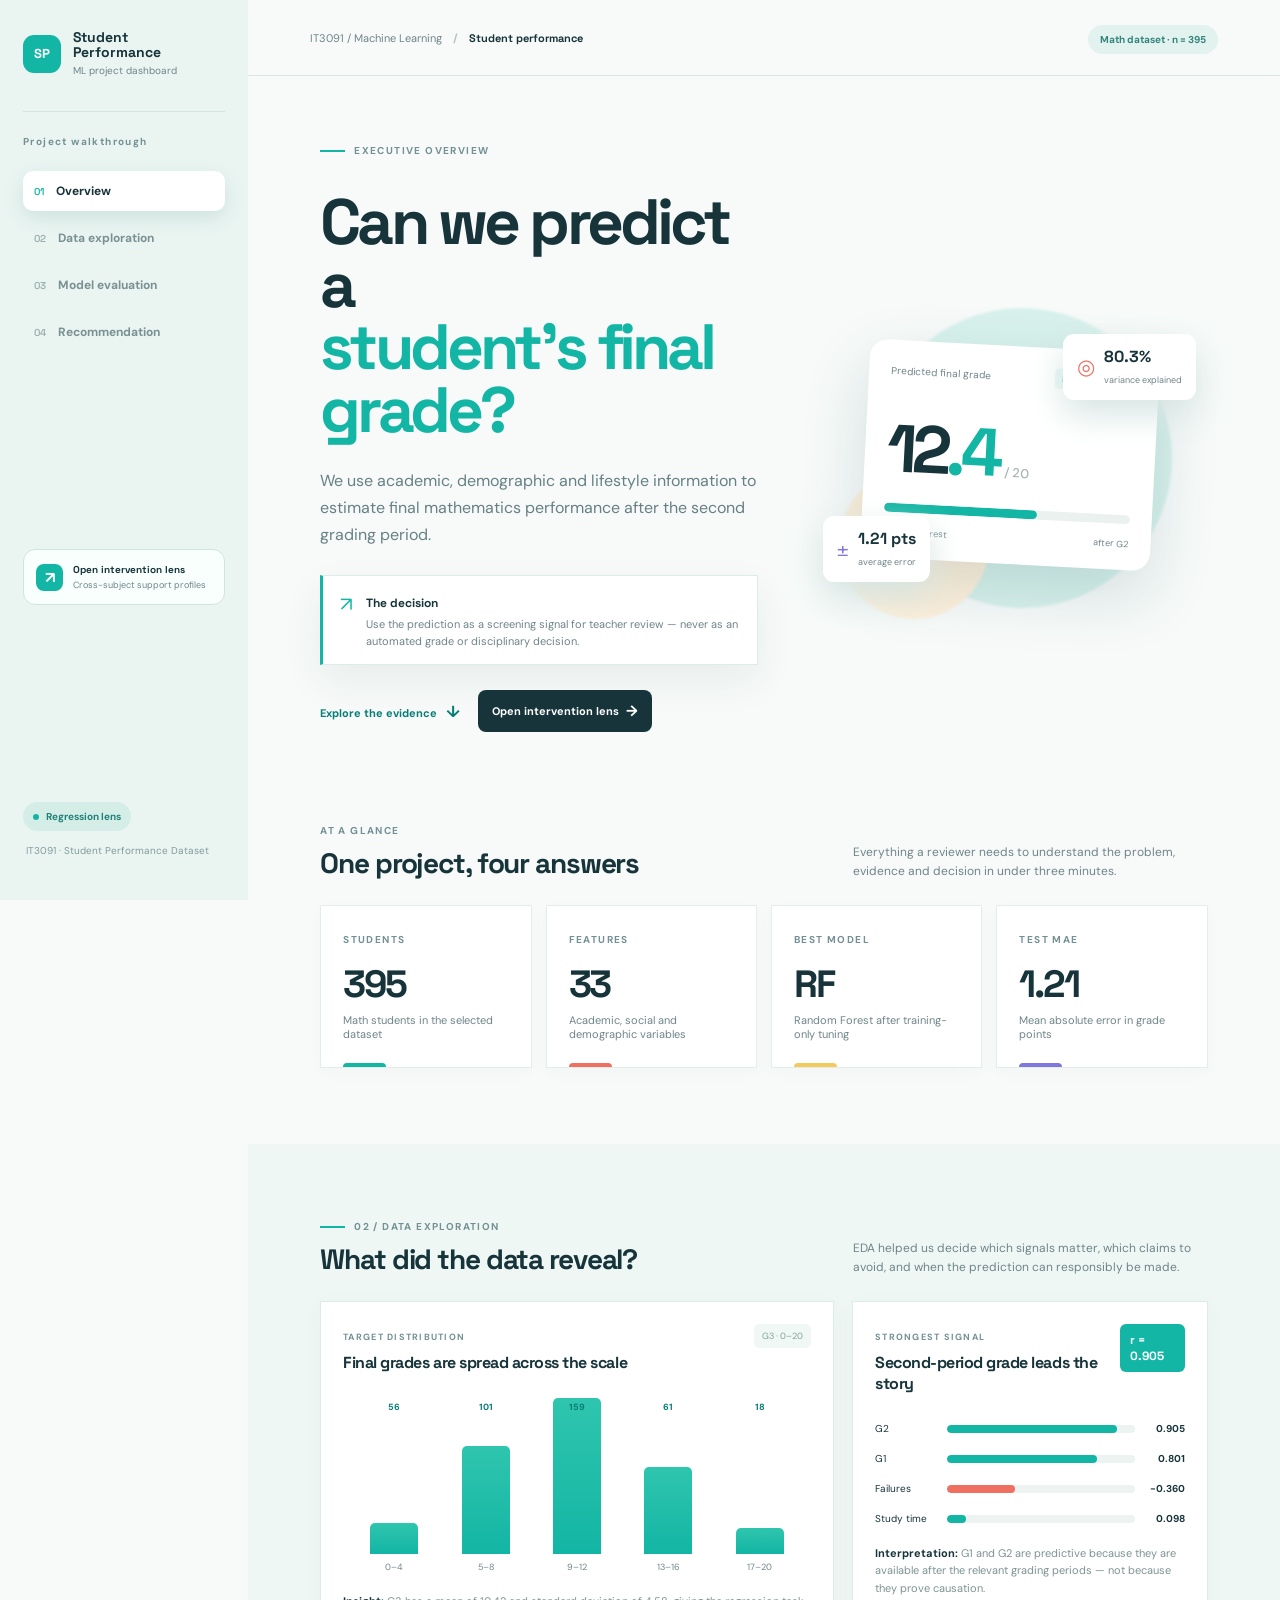
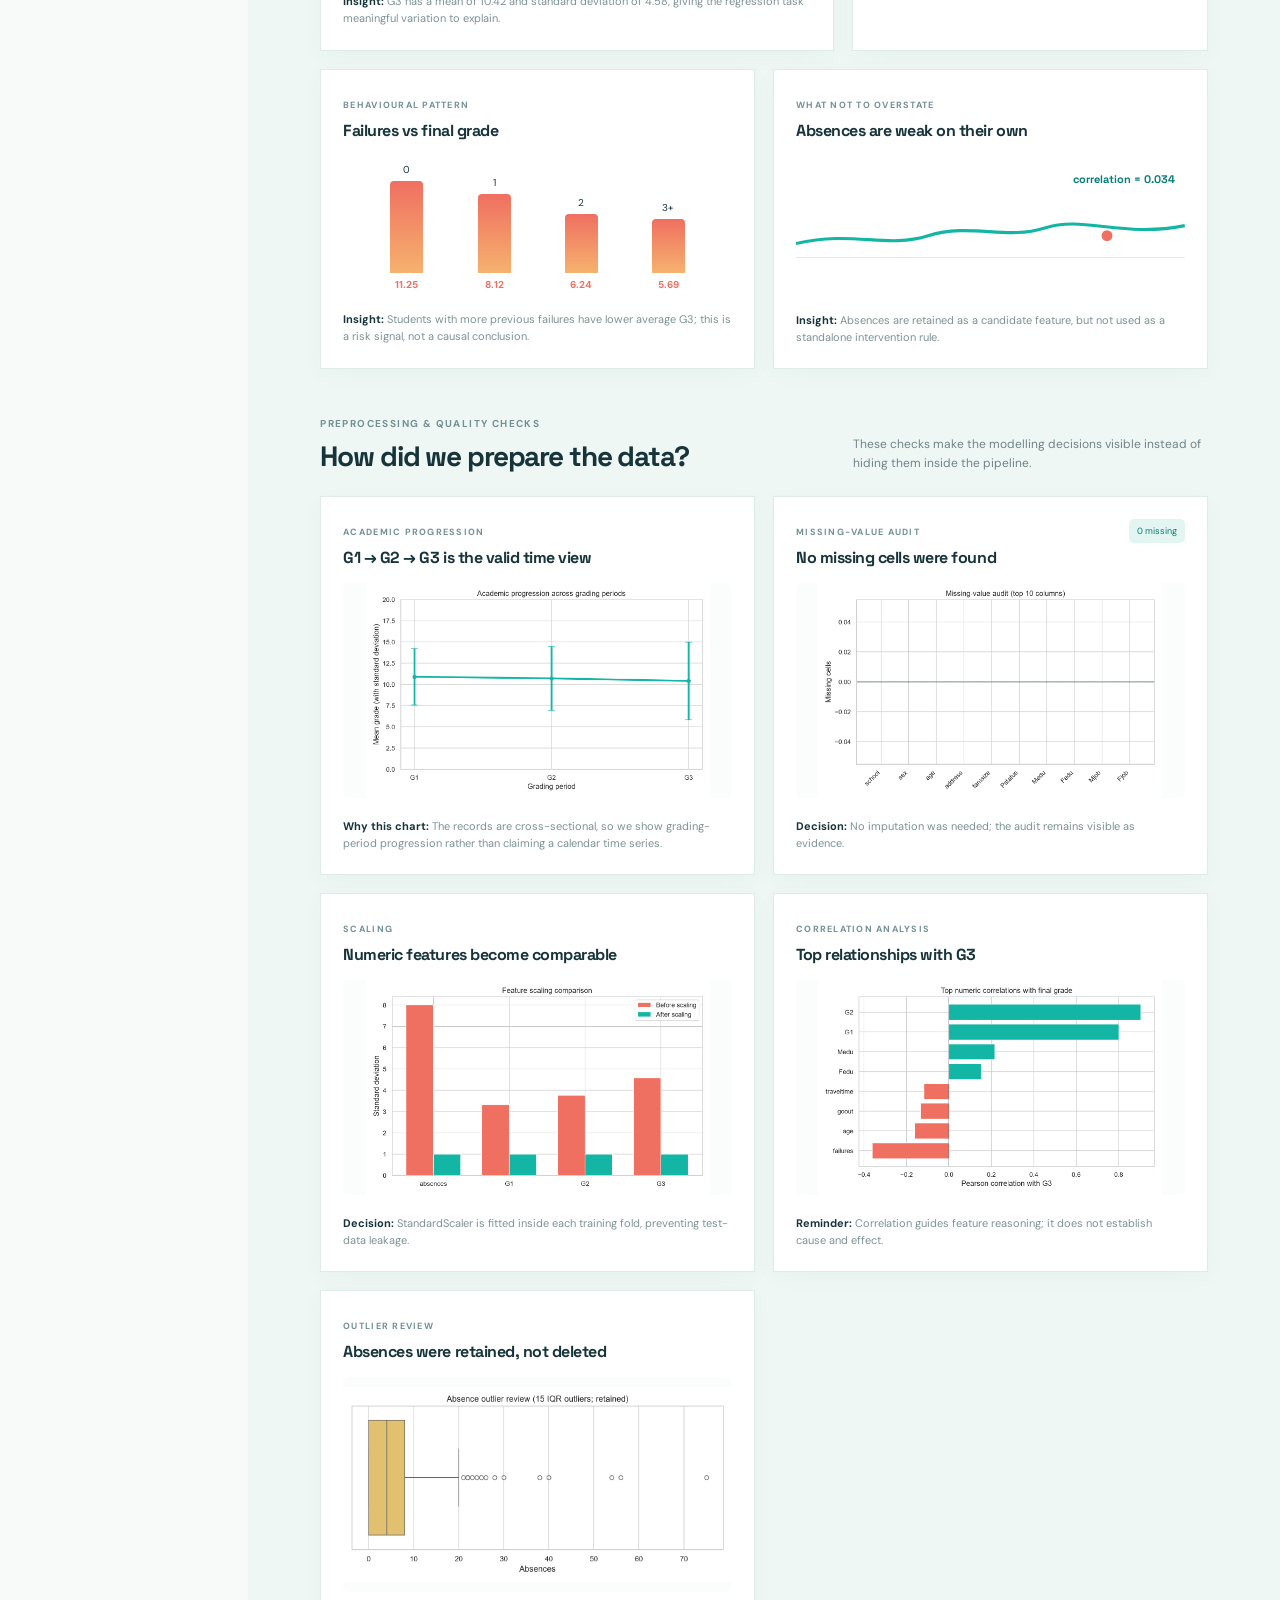
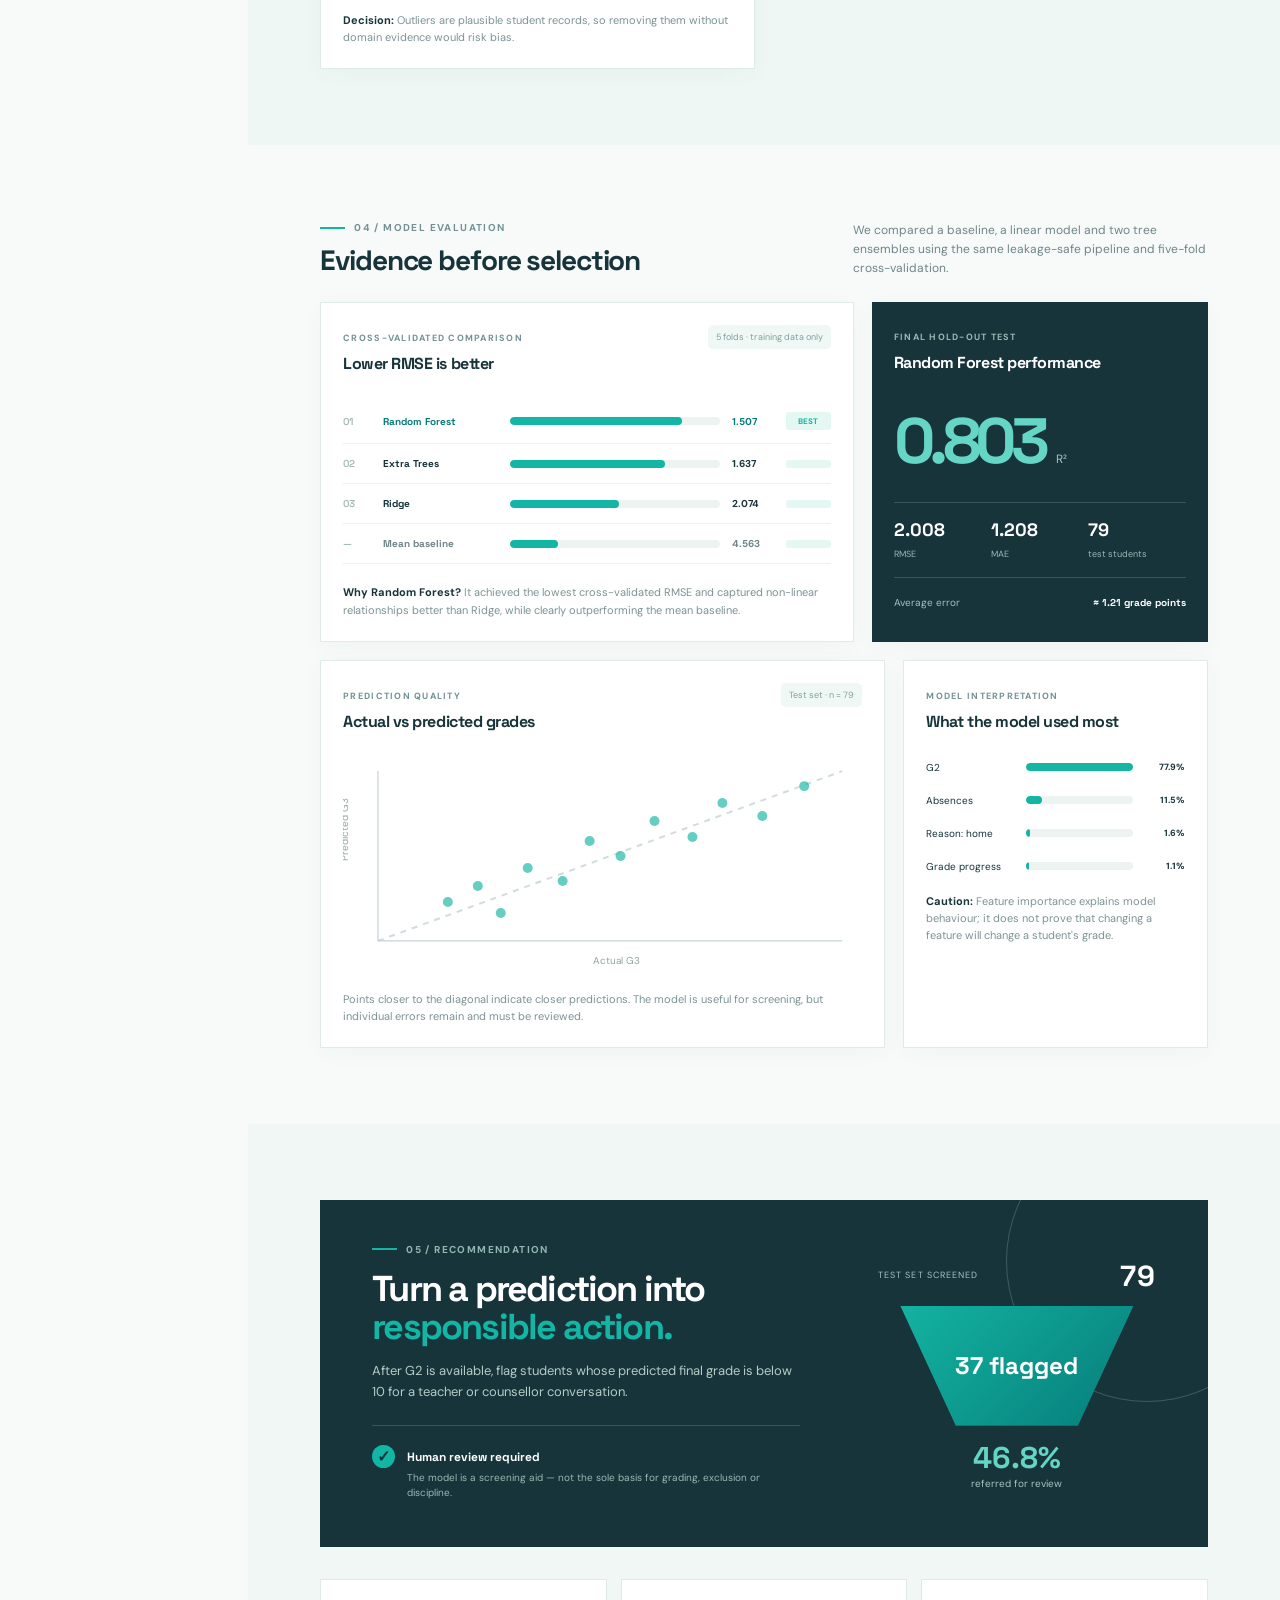
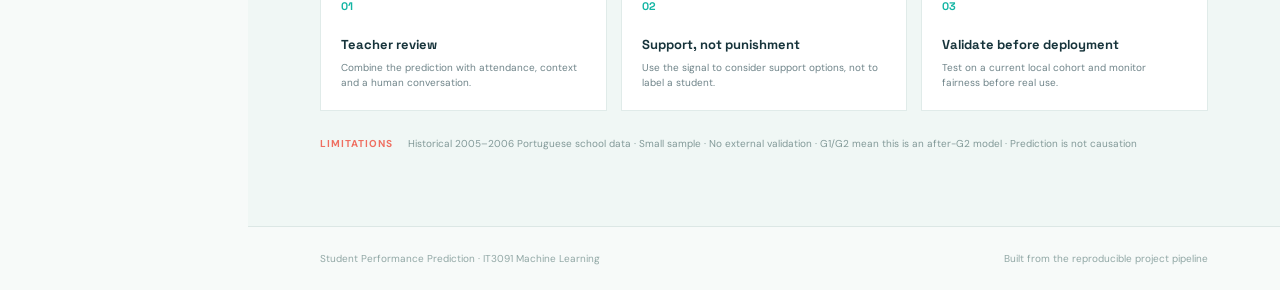
==== commit 040180af: "implemented secondary lens" ====
--- a/website/index.html
+++ b/website/index.html
@@ -9,6 +9,7 @@
   <link rel="preconnect" href="https://fonts.gstatic.com" crossorigin>
   <link href="https://fonts.googleapis.com/css2?family=DM+Sans:wght@400;500;600;700&family=Space+Grotesk:wght@500;600;700&display=swap" rel="stylesheet">
   <link rel="stylesheet" href="styles.css">
+  <link rel="stylesheet" href="enhancements.css">
 </head>
 <body>
   <div class="app-shell">
@@ -25,6 +26,7 @@
         <a class="nav-link" href="#models"><span>03</span><b>Model evaluation</b></a>
         <a class="nav-link" href="#recommendation"><span>04</span><b>Recommendation</b></a>
       </nav>
+      <a class="lens-switch" href="intervention.html"><span>↗</span><div><strong>Open intervention lens</strong><small>Cross-subject support profiles</small></div></a>
       <div class="sidebar-bottom">
         <div class="status-pill"><i></i> Regression lens</div>
         <p>IT3091 · Student Performance Dataset</p>
@@ -47,7 +49,7 @@
               <span class="callout-icon">↗</span>
               <div><strong>The decision</strong><p>Use the prediction as a screening signal for teacher review — never as an automated grade or disciplinary decision.</p></div>
             </div>
-            <a class="scroll-link" href="#eda">Explore the evidence <span>↓</span></a>
+            <div class="hero-actions"><a class="scroll-link" href="#eda">Explore the evidence <span>↓</span></a><a class="primary-link" href="intervention.html">Open intervention lens <span>→</span></a></div>
           </div>
           <div class="hero-visual">
             <div class="orb orb-one"></div><div class="orb orb-two"></div>
@@ -118,7 +120,7 @@
 
       <section id="models" class="page-section">
         <div class="section-heading section-heading-wide">
-          <div><div class="eyebrow"><span class="eyebrow-line"></span> 03 / MODEL EVALUATION</div><h2>Evidence before selection</h2></div>
+          <div><div class="eyebrow"><span class="eyebrow-line"></span> 04 / MODEL EVALUATION</div><h2>Evidence before selection</h2></div>
           <p>We compared a baseline, a linear model and two tree ensembles using the same leakage-safe pipeline and five-fold cross-validation.</p>
         </div>
         <div class="model-layout">
@@ -138,7 +140,7 @@
 
       <section id="recommendation" class="page-section recommendation-section">
         <div class="recommendation-card">
-          <div class="recommendation-copy"><div class="eyebrow"><span class="eyebrow-line"></span> 04 / RECOMMENDATION</div><h2>Turn a prediction into<br><em>responsible action.</em></h2><p>After G2 is available, flag students whose predicted final grade is below 10 for a teacher or counsellor conversation.</p><div class="recommendation-rule"><span class="rule-icon">✓</span><div><strong>Human review required</strong><p>The model is a screening aid — not the sole basis for grading, exclusion or discipline.</p></div></div></div>
+          <div class="recommendation-copy"><div class="eyebrow"><span class="eyebrow-line"></span> 05 / RECOMMENDATION</div><h2>Turn a prediction into<br><em>responsible action.</em></h2><p>After G2 is available, flag students whose predicted final grade is below 10 for a teacher or counsellor conversation.</p><div class="recommendation-rule"><span class="rule-icon">✓</span><div><strong>Human review required</strong><p>The model is a screening aid — not the sole basis for grading, exclusion or discipline.</p></div></div></div>
           <div class="funnel"><div class="funnel-top"><span>TEST SET SCREENED</span><strong>79</strong></div><div class="funnel-shape"><div class="funnel-fill"></div><span>37 flagged</span></div><div class="funnel-bottom"><strong>46.8%</strong><span>referred for review</span></div></div>
         </div>
         <div class="next-steps"><div><span class="step-number">01</span><strong>Teacher review</strong><p>Combine the prediction with attendance, context and a human conversation.</p></div><div><span class="step-number">02</span><strong>Support, not punishment</strong><p>Use the signal to consider support options, not to label a student.</p></div><div><span class="step-number">03</span><strong>Validate before deployment</strong><p>Test on a current local cohort and monitor fairness before real use.</p></div></div>
--- a/website/enhancements.css
+++ b/website/enhancements.css
@@ -0,0 +1,10 @@
+.lens-switch{display:flex;gap:10px;align-items:center;margin-top:auto;padding:13px 12px;border:1px solid #cfe5df;border-radius:12px;background:#f8fffd;color:var(--ink);text-decoration:none;transition:.2s ease}
+.hero-actions{display:flex;align-items:center;gap:18px;flex-wrap:wrap}.primary-link{display:inline-flex;align-items:center;gap:7px;padding:11px 14px;border-radius:8px;background:var(--ink);color:#fff;text-decoration:none;font-size:11px;font-weight:700;transition:.2s ease}.primary-link:hover{background:var(--teal-dark);transform:translateY(-2px)}.primary-link span{font-size:15px}
+.lens-switch:hover{transform:translateY(-2px);box-shadow:0 8px 20px #cfe1dd}
+.lens-switch>span{display:grid;place-items:center;width:27px;height:27px;border-radius:8px;background:var(--teal);color:#fff;font-weight:700}
+.lens-switch strong,.lens-switch small{display:block}.lens-switch strong{font-size:10px}.lens-switch small{margin-top:3px;color:var(--muted);font-size:9px}
+.lens-summary{margin:22px 3px 0;padding:13px 0;border-top:1px solid #d4e5e1;border-bottom:1px solid #d4e5e1}.lens-dot{display:inline-block;width:7px;height:7px;border-radius:50%;background:var(--purple);margin-right:6px}.lens-summary strong{font-size:10px}.lens-summary p{color:var(--muted);font-size:10px;line-height:1.5;margin:8px 0 0}
+.back-link{color:var(--teal-dark);font-size:11px;font-weight:700;text-decoration:none}.intervention-hero{padding-bottom:65px}.profile-hero-card{background:linear-gradient(145deg,#17343b,#276d70);color:#fff;border-radius:20px;padding:29px;box-shadow:0 25px 60px rgba(23,52,59,.2)}.profile-hero-card>strong{display:block;font-size:78px;letter-spacing:-.08em;margin:18px 0 2px}.profile-hero-card p{color:#c6e8e1;font-size:12px;line-height:1.5;max-width:220px}.profile-mini-stats{display:flex;gap:28px;margin-top:25px;padding-top:16px;border-top:1px solid rgba(255,255,255,.2)}.profile-mini-stats b,.profile-mini-stats small{display:block}.profile-mini-stats b{font:600 16px "Space Grotesk"}.profile-mini-stats small{color:#b8d9d4;font-size:9px;margin-top:4px}.profile-warning{max-width:1180px;margin:0 auto 20px;border-left-color:var(--coral)}.profile-warning .callout-icon{color:var(--coral)}.profile-metrics{max-width:1180px;margin:auto}.profile-steps{max-width:1180px;margin:0 auto}.profile-steps>div{background:#fff;border:1px solid var(--line);padding:23px;min-height:145px}.profile-steps p{color:var(--muted);font-size:11px;line-height:1.55;margin:10px 0 0}footer a{color:var(--teal-dark);text-decoration:none}
+.cluster-layout{max-width:1180px;margin:auto}.cluster-highlight{background:linear-gradient(145deg,#17343b,#276d70);color:#fff}.cluster-highlight .panel-kicker{color:#b8d9d4}.cluster-highlight h3{font-size:22px;margin:15px 0}.cluster-highlight .score-main{font-size:55px;color:#fff}.cluster-highlight .score-main small{color:#b8d9d4}.cluster-highlight .chart-caption{color:#c6e8e1}.cluster-stat-row{display:flex;gap:36px;border-top:1px solid rgba(255,255,255,.2);padding-top:16px;margin-top:25px}.cluster-stat-row b,.cluster-stat-row small{display:block}.cluster-stat-row b{font:600 18px "Space Grotesk"}.cluster-stat-row small{color:#b8d9d4;font-size:9px;margin-top:4px}.algorithm-strip{max-width:1180px;margin:18px auto 0;display:grid;grid-template-columns:repeat(3,1fr);gap:12px}.algorithm-strip>div{background:#fff;border:1px solid var(--line);padding:16px 18px}.algorithm-strip strong,.algorithm-strip span{display:block}.algorithm-strip strong{font-size:12px}.algorithm-strip span{color:var(--muted);font-size:10px;margin-top:5px}.cluster-note{max-width:1180px;margin:18px auto 0}
+@media(max-width:900px){.lens-switch{margin-top:22px}.lens-summary{display:none}.profile-hero-card{margin-top:20px}}
+@media(max-width:650px){.profile-hero-card>strong{font-size:62px}.profile-mini-stats{gap:18px}.lens-switch{margin-bottom:20px}}
